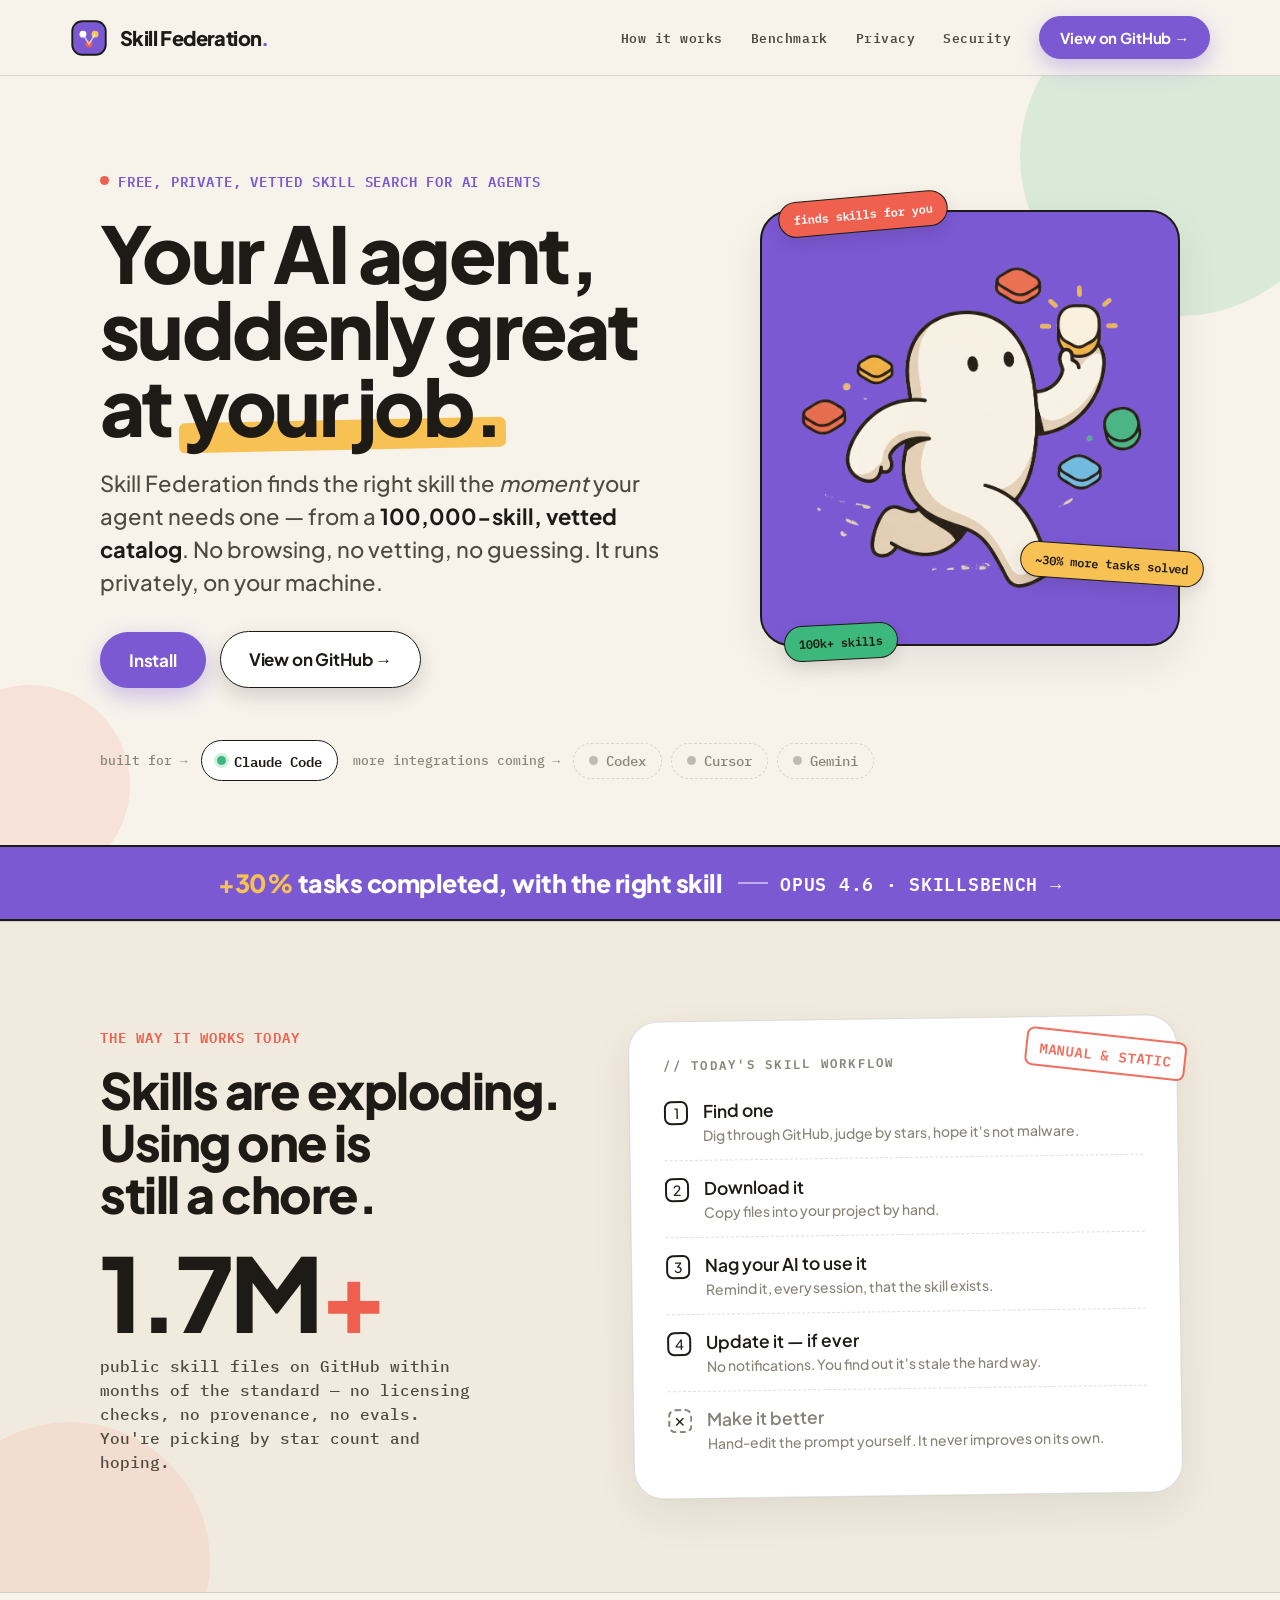
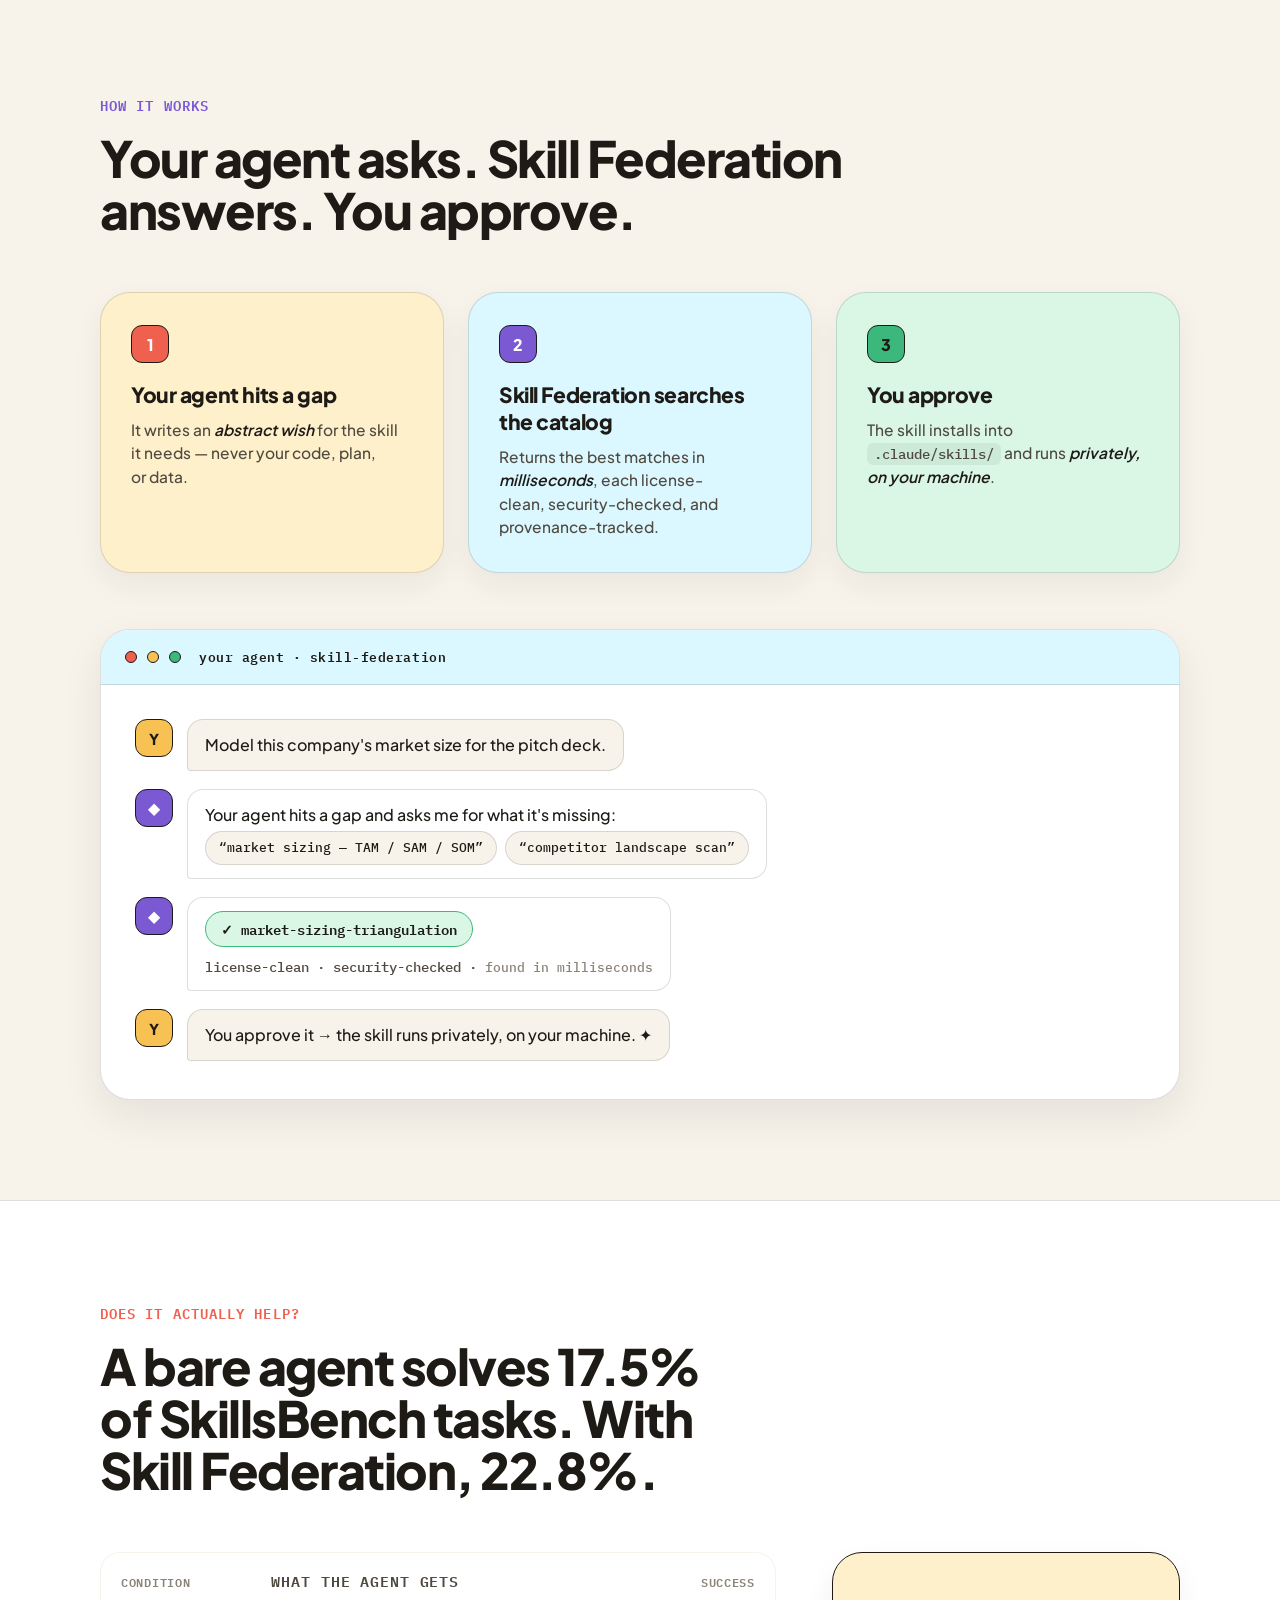
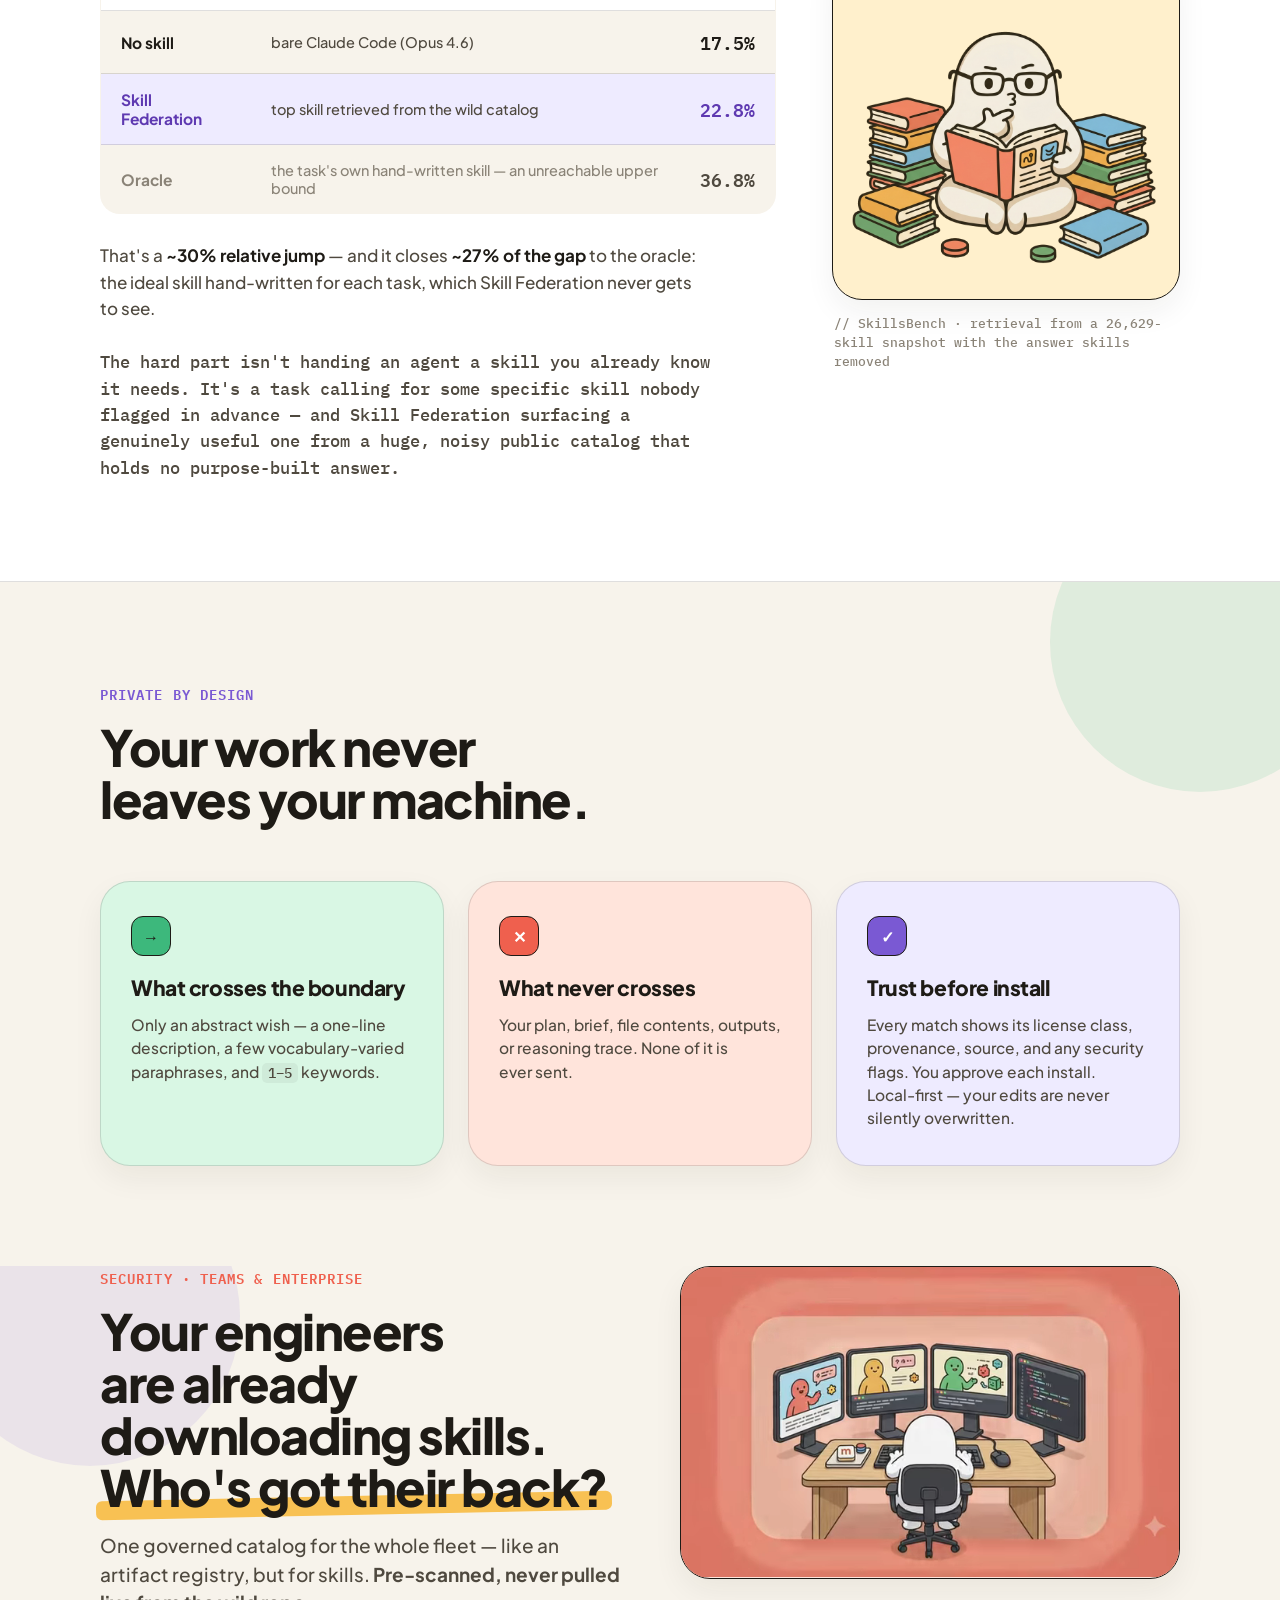
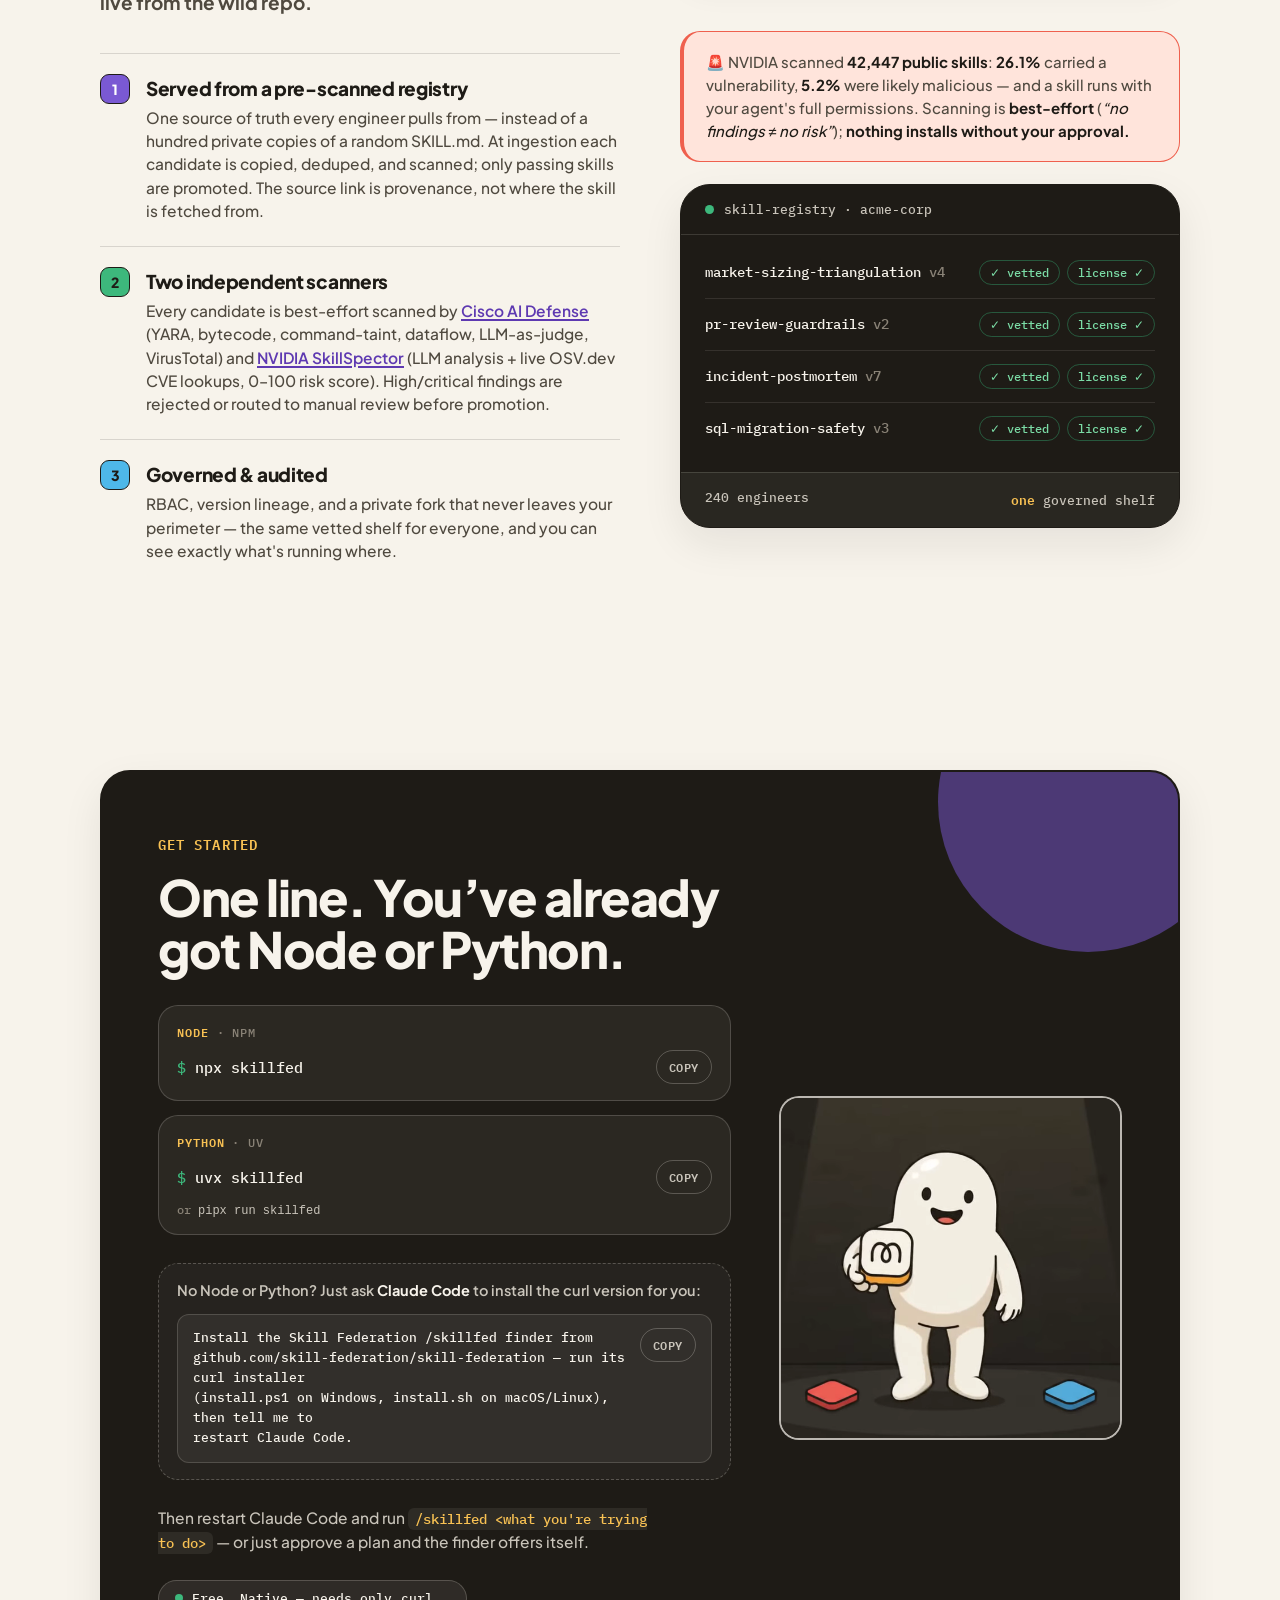
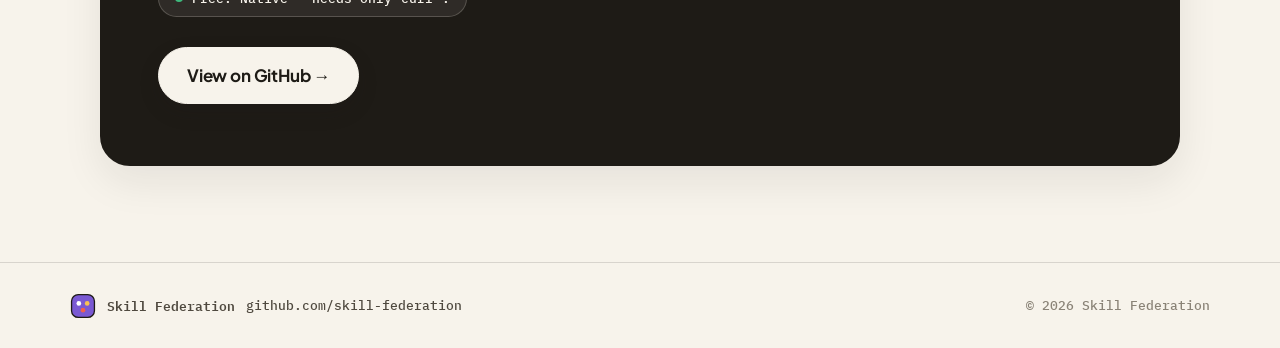
==== index.html @ f3e2f8c1 "Animate Install & Enterprise mascots with looping video Replace the two static mascot PNGs with mute" ====
<!DOCTYPE html>
<html lang="en"><head>
<meta charset="UTF-8">
<meta name="viewport" content="width=device-width, initial-scale=1.0">
<title>Skill Federation — free, private, vetted skill search for AI agents</title>
<meta name="description" content="Free, private, vetted skill search for AI agents — Skill Federation finds the right skill the moment your agent needs one, from a 100k-skill vetted catalog, privately on your machine. Built for Claude Code.">

<!-- social preview -->
<meta property="og:type" content="website">
<meta property="og:url" content="https://skill-federation.github.io/">
<meta property="og:title" content="Skill Federation — free, private, vetted skill search for AI agents">
<meta property="og:description" content="Skill Federation finds the right skill the moment your agent needs one, from a 100k-skill vetted catalog — privately, on your machine. Built for Claude Code.">
<meta property="og:image" content="https://skill-federation.github.io/assets/hero.png">
<meta name="twitter:card" content="summary_large_image">
<meta name="twitter:title" content="Skill Federation — free, private, vetted skill search for AI agents">
<meta name="twitter:description" content="Free, private, vetted skill search for AI agents. Finds the right skill the moment your agent needs one — privately, on your machine.">
<meta name="twitter:image" content="https://skill-federation.github.io/assets/hero.png">

<link rel="stylesheet" href="styles.css">
</head>
<body>

<header>
  <div class="wrap nav">
    <a class="lockup" href="#top">
      <svg class="mark" viewBox="0 0 100 100" aria-label="Skill Federation">
        <rect x="6" y="6" width="88" height="88" rx="26" fill="var(--violet)" stroke="var(--ink)" stroke-width="5"></rect>
        <circle cx="34" cy="40" r="9" fill="#fff"></circle>
        <circle cx="66" cy="40" r="9" fill="var(--amber)"></circle>
        <circle cx="50" cy="66" r="9" fill="var(--coral)"></circle>
        <path d="M34 40 L50 66 L66 40" fill="none" stroke="#fff" stroke-width="4" stroke-linejoin="round" opacity="0.65"></path>
      </svg>
      <span class="word">Skill Federation<span class="dot">.</span></span>
    </a>
    <nav class="nav-links">
      <a class="nl" href="#how">How it works</a>
      <a class="nl" href="#benchmark">Benchmark</a>
      <a class="nl" href="#privacy">Privacy</a>
      <a class="nl" href="#security">Security</a>
      <a class="btn violet sm" href="https://github.com/skill-federation/skill-federation">View on GitHub →</a>
    </nav>
  </div>
</header>

<!-- ================= HERO ================= -->
<section class="hero" id="top">
  <div class="blob" style="width:320px;height:320px;background:var(--green);opacity:0.16;top:-80px;right:-60px;"></div>
  <div class="blob" style="width:200px;height:200px;background:var(--coral);opacity:0.12;bottom:-40px;left:-70px;"></div>
  <div class="wrap">
    <div class="hero-grid">
      <div>
        <p class="kick"><span class="dot"></span>Free, private, vetted skill search for AI agents</p>
        <h1>Your AI agent,<br>suddenly great at <span class="hl"><span>your job.</span></span></h1>
        <p class="sub">Skill Federation finds the right skill the <i>moment</i> your agent needs one — from a <b>100,000-skill, vetted catalog</b>. No browsing, no vetting, no guessing. It runs privately, on your machine.</p>
        <div class="cta-row">
          <a class="btn violet" href="#install">Install</a>
          <a class="btn ghost" href="https://github.com/skill-federation/skill-federation">View on GitHub →</a>
        </div>
      </div>
      <div class="hero-art">
        <span class="tag t1">finds skills for you</span>
        <span class="tag t2">~30% more tasks solved</span>
        <span class="tag t3">100k+ skills</span>
        <div class="slot-card">
          <img class="slot-img" src="assets/hero.png" alt="Illustration: Skill Federation mascot waving hello">
        </div>
      </div>
    </div>

    <div class="agents">
      <span class="lbl">built for →</span>
      <span class="chip live"><span class="led"></span>Claude Code</span>
      <span class="lbl soon">more integrations coming →</span>
      <span class="chip off"><span class="led"></span>Codex</span>
      <span class="chip off"><span class="led"></span>Cursor</span>
      <span class="chip off"><span class="led"></span>Gemini</span>
    </div>
  </div>
</section>

<!-- ================= BENEFIT RIBBON ================= -->
<div class="ribbon">
  <a href="#benchmark">
    <span class="big"><span class="pl">+30%</span> tasks completed, with the right skill</span>
    <span class="src">Opus 4.6 · SkillsBench <span class="arrow">→</span></span>
  </a>
</div>

<!-- ================= PROBLEM: MANUAL & STATIC ================= -->
<section class="problem">
  <div class="blob" style="width:280px;height:280px;background:var(--coral);opacity:0.10;bottom:-110px;left:-70px;"></div>
  <div class="wrap">
    <div class="prob-grid">
      <div>
        <p class="eyebrow" style="color:var(--coral);">The way it works today</p>
        <h2>Skills are exploding. Using one is still a chore.</h2>
        <div class="prob-stat">1.7M<span class="plus">+</span></div>
        <p class="prob-cap">public skill files on GitHub within months of the standard — no licensing checks, no provenance, no evals. You're picking by star count and hoping.</p>
      </div>
      <div class="todo">
        <span class="stamp">Manual &amp; static</span>
        <p class="todo-lbl">// today's skill workflow</p>
        <ul>
          <li><span class="box">1</span><span class="tx">Find one<small>Dig through GitHub, judge by stars, hope it's not malware.</small></span></li>
          <li><span class="box">2</span><span class="tx">Download it<small>Copy files into your project by hand.</small></span></li>
          <li><span class="box">3</span><span class="tx">Nag your AI to use it<small>Remind it, every session, that the skill exists.</small></span></li>
          <li><span class="box">4</span><span class="tx">Update it — if ever<small>No notifications. You find out it's stale the hard way.</small></span></li>
          <li class="never"><span class="box">✕</span><span class="tx">Make it better<small>Hand-edit the prompt yourself. It never improves on its own.</small></span></li>
        </ul>
      </div>
    </div>
  </div>
</section>

<!-- ================= HOW IT WORKS ================= -->
<section class="sec" id="how">
  <div class="wrap">
    <div class="sec-head">
      <p class="eyebrow">How it works</p>
      <h2>Your agent asks. Skill Federation answers. You approve.</h2>
    </div>
    <div class="steps">
      <div class="step s1">
        <div class="sn">1</div>
        <h3>Your agent hits a gap</h3>
        <p>It writes an <i>abstract wish</i> for the skill it needs — never your code, plan, or data.</p>
      </div>
      <div class="step s2">
        <div class="sn">2</div>
        <h3>Skill Federation searches the catalog</h3>
        <p>Returns the best matches in <i>milliseconds</i>, each license-clean, security-checked, and provenance-tracked.</p>
      </div>
      <div class="step s3">
        <div class="sn">3</div>
        <h3>You approve</h3>
        <p>The skill installs into <code>.claude/skills/</code> and runs <i>privately, on your machine</i>.</p>
      </div>
    </div>

    <div class="demo-card">
      <div class="demo-top">
        <span class="d a"></span><span class="d b"></span><span class="d c"></span>
        <span class="ttl">your agent · skill-federation</span>
      </div>
      <div class="demo-body">
        <div class="row">
          <div class="ava you">Y</div>
          <div class="bubble you">Model this company's market size for the pitch deck.</div>
        </div>
        <div class="row">
          <div class="ava sf">◆</div>
          <div class="bubble sf">
            Your agent hits a gap and asks me for what it's missing:
            <div class="wishes">
              <span class="wish">“market sizing — TAM / SAM / SOM”</span>
              <span class="wish">“competitor landscape scan”</span>
            </div>
          </div>
        </div>
        <div class="row">
          <div class="ava sf">◆</div>
          <div class="bubble sf">
            <span class="matched">✓ market-sizing-triangulation</span>
            <div style="margin-top:10px;" class="mono">license-clean · security-checked · <span class="speed">found in milliseconds</span></div>
          </div>
        </div>
        <div class="row">
          <div class="ava you">Y</div>
          <div class="bubble you">You approve it → the skill runs privately, on your machine. ✦</div>
        </div>
      </div>
    </div>
  </div>
</section>

<!-- ================= BENCHMARK ================= -->
<section class="bench sec" id="benchmark">
  <div class="wrap">
    <div class="sec-head">
      <p class="eyebrow">Does it actually help?</p>
      <h2>A bare agent solves 17.5% of SkillsBench tasks. With Skill Federation, 22.8%.</h2>
    </div>
    <div class="bench-grid">
      <div class="bench-body">
        <table class="btable">
          <thead>
            <tr><th>Condition</th><th class="what">What the agent gets</th><th>Success</th></tr>
          </thead>
          <tbody>
            <tr class="bare">
              <td class="cond">No skill</td>
              <td class="what">bare Claude Code (Opus 4.6)</td>
              <td class="pct">17.5%</td>
            </tr>
            <tr class="win">
              <td class="cond">Skill Federation</td>
              <td class="what">top skill retrieved from the wild catalog</td>
              <td class="pct">22.8%</td>
            </tr>
            <tr class="oracle">
              <td class="cond">Oracle</td>
              <td class="what">the task's own hand-written skill — an unreachable upper bound</td>
              <td class="pct">36.8%</td>
            </tr>
          </tbody>
        </table>

        <p>That's a <b>~30% relative jump</b> — and it closes <b>~27% of the gap</b> to the oracle: the ideal skill hand-written for each task, which Skill Federation never gets to see.</p>
        <p class="bench-note">The hard part isn't handing an agent a skill you already know it needs. It's a task calling for some specific skill nobody flagged in advance — and Skill Federation surfacing a genuinely useful one from a huge, noisy public catalog that holds no purpose-built answer.</p>
      </div>
      <div>
        <div class="bench-art">
          <img class="slot-img" src="assets/bench.png" alt="Illustration: Skill Federation mascot studying the benchmark">
        </div>
        <p class="bench-cap">// SkillsBench · retrieval from a 26,629-skill snapshot with the answer skills removed</p>
      </div>
    </div>
  </div>
</section>

<!-- ================= PRIVACY ================= -->
<section class="sec" id="privacy">
  <div class="blob" style="width:300px;height:300px;background:var(--green);opacity:0.13;top:-90px;right:-70px;"></div>
  <div class="wrap">
    <div class="sec-head">
      <p class="eyebrow">Private by design</p>
      <h2>Your work never leaves your machine.</h2>
    </div>
    <div class="grid3">
      <div class="vcard c1">
        <span class="ic"></span>
        <h3>What crosses the boundary</h3>
        <p>Only an abstract wish — a one-line description, a few vocabulary-varied paraphrases, and <span class="mono">1–5</span> keywords.</p>
      </div>
      <div class="vcard c2">
        <span class="ic"></span>
        <h3>What never crosses</h3>
        <p>Your plan, brief, file contents, outputs, or reasoning trace. None of it is ever sent.</p>
      </div>
      <div class="vcard c3">
        <span class="ic"></span>
        <h3>Trust before install</h3>
        <p>Every match shows its license class, provenance, source, and any security flags. You approve each install. Local-first — your edits are never silently overwritten.</p>
      </div>
    </div>
  </div>
</section>

<!-- ================= SECURITY (teams & enterprise) ================= -->
<section class="ent" id="security">
  <div class="blob" style="width:300px;height:300px;background:var(--violet);opacity:0.10;top:-100px;left:-60px;"></div>
  <div class="wrap">
    <div class="ent-grid">
      <div>
        <p class="eyebrow">Security · teams &amp; enterprise</p>
        <h2>Your engineers are already downloading skills. <span class="hl"><span>Who's got their back?</span></span></h2>
        <p class="lede" style="margin-top:18px;">One governed catalog for the whole fleet — like an artifact registry, but for skills. <b>Pre-scanned, never pulled live from the wild repo.</b></p>
        <div class="glist">
          <div class="gitem g1">
            <span class="gn">1</span>
            <div>
              <h4>Served from a pre-scanned registry</h4>
              <p>One source of truth every engineer pulls from — instead of a hundred private copies of a random SKILL.md. At ingestion each candidate is copied, deduped, and scanned; only passing skills are promoted. The source link is provenance, not where the skill is fetched from.</p>
            </div>
          </div>
          <div class="gitem g2">
            <span class="gn">2</span>
            <div>
              <h4>Two independent scanners</h4>
              <p>Every candidate is best-effort scanned by <a href="https://github.com/cisco-ai-defense/skill-scanner">Cisco AI Defense</a> (YARA, bytecode, command-taint, dataflow, LLM-as-judge, VirusTotal) and <a href="https://github.com/NVIDIA/SkillSpector">NVIDIA SkillSpector</a> (LLM analysis + live OSV.dev CVE lookups, 0–100 risk score). High/critical findings are rejected or routed to manual review before promotion.</p>
            </div>
          </div>
          <div class="gitem g3">
            <span class="gn">3</span>
            <div>
              <h4>Governed &amp; audited</h4>
              <p>RBAC, version lineage, and a private fork that never leaves your perimeter — the same vetted shelf for everyone, and you can see exactly what's running where.</p>
            </div>
          </div>
        </div>
      </div>
      <div class="ent-right">
        <div class="ent-illo">
          <video class="slot-img" autoplay muted loop playsinline preload="metadata"
                 poster="assets/ent.png" aria-label="Animation: Skill Federation mascot overseeing many agent screens">
            <source src="assets/ent.webm" type="video/webm">
            <source src="assets/ent.mp4" type="video/mp4">
          </video>
        </div>
        <p class="sec-note">🚨 NVIDIA scanned <b>42,447 public skills</b>: <b>26.1%</b> carried a vulnerability, <b>5.2%</b> were likely malicious — and a skill runs with your agent's full permissions. Scanning is <b>best-effort</b> (<i>“no findings ≠ no risk”</i>); <b>nothing installs without your approval.</b></p>
        <div class="registry">
          <div class="reg-top"><span class="dd"></span>skill-registry · acme-corp</div>
          <div class="reg-body">
            <div class="reg-row">
              <span class="nm">market-sizing-triangulation<span class="v">v4</span></span>
              <span class="reg-badges"><span class="rb ok">✓ vetted</span><span class="rb ok">license ✓</span></span>
            </div>
            <div class="reg-row">
              <span class="nm">pr-review-guardrails<span class="v">v2</span></span>
              <span class="reg-badges"><span class="rb ok">✓ vetted</span><span class="rb ok">license ✓</span></span>
            </div>
            <div class="reg-row">
              <span class="nm">incident-postmortem<span class="v">v7</span></span>
              <span class="reg-badges"><span class="rb ok">✓ vetted</span><span class="rb ok">license ✓</span></span>
            </div>
            <div class="reg-row">
              <span class="nm">sql-migration-safety<span class="v">v3</span></span>
              <span class="reg-badges"><span class="rb ok">✓ vetted</span><span class="rb ok">license ✓</span></span>
            </div>
          </div>
          <div class="reg-foot"><span>240 engineers</span><span><b>one</b> governed shelf</span></div>
        </div>
      </div>
    </div>
  </div>
</section>

<!-- ================= INSTALL ================= -->
<section class="install" id="install">
  <div class="wrap">
    <div class="inst-card">
      <div class="blob" style="width:300px;height:300px;background:var(--violet);opacity:0.5;top:-120px;right:-60px;"></div>
      <div class="inst-grid">
        <div>
          <p class="eyebrow">Get started</p>
          <h2>One line. You’ve already got Node or Python.</h2>
          <div class="code-list">
            <div class="code-block">
              <p class="cl"><b>Node</b> · npm</p>
              <div class="code-line">
                <code><span class="pr">$</span> npx skillfed</code>
                <button class="copy-btn" data-copy="npx skillfed">Copy</button>
              </div>
            </div>
            <div class="code-block">
              <p class="cl"><b>Python</b> · uv</p>
              <div class="code-line">
                <code><span class="pr">$</span> uvx skillfed</code>
                <button class="copy-btn" data-copy="uvx skillfed">Copy</button>
              </div>
              <p class="code-sub">or <code>pipx run skillfed</code></p>
            </div>
            <div class="fallback">
              <p class="fl-q">No Node or Python? Just ask <b>Claude Code</b> to install the curl version for you:</p>
              <div class="prompt-line">
                <code>Install the Skill Federation /skillfed finder from
github.com/skill-federation/skill-federation — run its curl installer
(install.ps1 on Windows, install.sh on macOS/Linux), then tell me to
restart Claude Code.</code>
                <button class="copy-btn" data-copy="Install the Skill Federation /skillfed finder from github.com/skill-federation/skill-federation — run its curl installer (install.ps1 on Windows, install.sh on macOS/Linux), then tell me to restart Claude Code.">Copy</button>
              </div>
            </div>
          </div>
          <p class="inst-then">Then restart Claude Code and run <code>/skillfed &lt;what you're trying to do&gt;</code> — or just approve a plan and the finder offers itself.</p>
          <p class="inst-tagline"><span class="dot"></span>Free. Native — needs only <code style="font-family:var(--mono);">curl</code>.</p>
          <div class="inst-cta">
            <a class="btn cream" href="https://github.com/skill-federation/skill-federation" style="background:var(--paper);color:var(--ink);border-color:var(--paper);">View on GitHub →</a>
          </div>
        </div>
        <div class="inst-art">
          <div class="slot-card">
            <video class="slot-img" autoplay muted loop playsinline preload="metadata"
                   poster="assets/install.png" aria-label="Animation: Skill Federation mascot presenting a skill">
              <source src="assets/install.webm" type="video/webm">
              <source src="assets/install.mp4" type="video/mp4">
            </video>
          </div>
        </div>
      </div>
    </div>
  </div>
</section>

<footer>
  <div class="wrap foot">
    <span class="fl">
      <svg class="mark" viewBox="0 0 100 100" aria-label="Skill Federation">
        <rect x="6" y="6" width="88" height="88" rx="26" fill="var(--violet)" stroke="var(--ink)" stroke-width="5"></rect>
        <circle cx="34" cy="40" r="9" fill="#fff"></circle>
        <circle cx="66" cy="40" r="9" fill="var(--amber)"></circle>
        <circle cx="50" cy="66" r="9" fill="var(--coral)"></circle>
      </svg>
      <b>Skill Federation</b>
      <a href="https://github.com/skill-federation/skill-federation">github.com/skill-federation</a>
    </span>
    <span>© 2026 Skill Federation</span>
  </div>
</footer>

<script>
  document.querySelectorAll('.copy-btn').forEach(function (b) {
    b.addEventListener('click', function () {
      var txt = b.getAttribute('data-copy');
      navigator.clipboard && navigator.clipboard.writeText(txt);
      var prev = b.textContent;
      b.textContent = 'Copied ✓';
      setTimeout(function () { b.textContent = prev; }, 1400);
    });
  });

  // Respect reduced-motion: keep the poster frame, don't autoplay the mascots.
  if (window.matchMedia && window.matchMedia('(prefers-reduced-motion: reduce)').matches) {
    document.querySelectorAll('video.slot-img').forEach(function (v) {
      v.removeAttribute('autoplay');
      v.pause();
    });
  }
</script>



</body></html>
---- styles.css ----
/* cyrillic-ext */
@font-face {
  font-family: 'IBM Plex Mono';
  font-style: normal;
  font-weight: 500;
  font-display: swap;
  src: url("assets/fonts/c453d35c-7eec-4ea5-b901-0a04befc5375.woff2") format('woff2');
  unicode-range: U+0460-052F, U+1C80-1C8A, U+20B4, U+2DE0-2DFF, U+A640-A69F, U+FE2E-FE2F;
}
/* cyrillic */
@font-face {
  font-family: 'IBM Plex Mono';
  font-style: normal;
  font-weight: 500;
  font-display: swap;
  src: url("assets/fonts/e839cb57-e3e2-4a61-858c-6c62c5e07ffb.woff2") format('woff2');
  unicode-range: U+0301, U+0400-045F, U+0490-0491, U+04B0-04B1, U+2116;
}
/* vietnamese */
@font-face {
  font-family: 'IBM Plex Mono';
  font-style: normal;
  font-weight: 500;
  font-display: swap;
  src: url("assets/fonts/714ed59c-8a11-4589-97c9-8c1012a19682.woff2") format('woff2');
  unicode-range: U+0102-0103, U+0110-0111, U+0128-0129, U+0168-0169, U+01A0-01A1, U+01AF-01B0, U+0300-0301, U+0303-0304, U+0308-0309, U+0323, U+0329, U+1EA0-1EF9, U+20AB;
}
/* latin-ext */
@font-face {
  font-family: 'IBM Plex Mono';
  font-style: normal;
  font-weight: 500;
  font-display: swap;
  src: url("assets/fonts/6f4ab435-f0c9-4147-9c73-2db42f4bdcde.woff2") format('woff2');
  unicode-range: U+0100-02BA, U+02BD-02C5, U+02C7-02CC, U+02CE-02D7, U+02DD-02FF, U+0304, U+0308, U+0329, U+1D00-1DBF, U+1E00-1E9F, U+1EF2-1EFF, U+2020, U+20A0-20AB, U+20AD-20C0, U+2113, U+2C60-2C7F, U+A720-A7FF;
}
/* latin */
@font-face {
  font-family: 'IBM Plex Mono';
  font-style: normal;
  font-weight: 500;
  font-display: swap;
  src: url("assets/fonts/4fb6a155-3db5-440b-96fe-c70cedfc5fab.woff2") format('woff2');
  unicode-range: U+0000-00FF, U+0131, U+0152-0153, U+02BB-02BC, U+02C6, U+02DA, U+02DC, U+0304, U+0308, U+0329, U+2000-206F, U+20AC, U+2122, U+2191, U+2193, U+2212, U+2215, U+FEFF, U+FFFD;
}
/* cyrillic-ext */
@font-face {
  font-family: 'IBM Plex Mono';
  font-style: normal;
  font-weight: 600;
  font-display: swap;
  src: url("assets/fonts/dc0dd827-8d8d-47c0-80ab-b7ae6552c738.woff2") format('woff2');
  unicode-range: U+0460-052F, U+1C80-1C8A, U+20B4, U+2DE0-2DFF, U+A640-A69F, U+FE2E-FE2F;
}
/* cyrillic */
@font-face {
  font-family: 'IBM Plex Mono';
  font-style: normal;
  font-weight: 600;
  font-display: swap;
  src: url("assets/fonts/89e47dd2-cb0f-4da6-9ad9-a917329eb833.woff2") format('woff2');
  unicode-range: U+0301, U+0400-045F, U+0490-0491, U+04B0-04B1, U+2116;
}
/* vietnamese */
@font-face {
  font-family: 'IBM Plex Mono';
  font-style: normal;
  font-weight: 600;
  font-display: swap;
  src: url("assets/fonts/a84fd9dc-0f1a-4c17-bbdc-162a8f7aa802.woff2") format('woff2');
  unicode-range: U+0102-0103, U+0110-0111, U+0128-0129, U+0168-0169, U+01A0-01A1, U+01AF-01B0, U+0300-0301, U+0303-0304, U+0308-0309, U+0323, U+0329, U+1EA0-1EF9, U+20AB;
}
/* latin-ext */
@font-face {
  font-family: 'IBM Plex Mono';
  font-style: normal;
  font-weight: 600;
  font-display: swap;
  src: url("assets/fonts/11490925-d1ab-454d-92e2-4774bc34770b.woff2") format('woff2');
  unicode-range: U+0100-02BA, U+02BD-02C5, U+02C7-02CC, U+02CE-02D7, U+02DD-02FF, U+0304, U+0308, U+0329, U+1D00-1DBF, U+1E00-1E9F, U+1EF2-1EFF, U+2020, U+20A0-20AB, U+20AD-20C0, U+2113, U+2C60-2C7F, U+A720-A7FF;
}
/* latin */
@font-face {
  font-family: 'IBM Plex Mono';
  font-style: normal;
  font-weight: 600;
  font-display: swap;
  src: url("assets/fonts/d022efc0-79c4-48b9-9c17-c7b4a0a06a7a.woff2") format('woff2');
  unicode-range: U+0000-00FF, U+0131, U+0152-0153, U+02BB-02BC, U+02C6, U+02DA, U+02DC, U+0304, U+0308, U+0329, U+2000-206F, U+20AC, U+2122, U+2191, U+2193, U+2212, U+2215, U+FEFF, U+FFFD;
}
/* cyrillic-ext */
@font-face {
  font-family: 'Plus Jakarta Sans';
  font-style: normal;
  font-weight: 500;
  font-display: swap;
  src: url("assets/fonts/94f71282-8053-4a64-956c-e55b04cf39c7.woff2") format('woff2');
  unicode-range: U+0460-052F, U+1C80-1C8A, U+20B4, U+2DE0-2DFF, U+A640-A69F, U+FE2E-FE2F;
}
/* vietnamese */
@font-face {
  font-family: 'Plus Jakarta Sans';
  font-style: normal;
  font-weight: 500;
  font-display: swap;
  src: url("assets/fonts/77ec94ba-597b-4bae-89aa-4a15ad17f02c.woff2") format('woff2');
  unicode-range: U+0102-0103, U+0110-0111, U+0128-0129, U+0168-0169, U+01A0-01A1, U+01AF-01B0, U+0300-0301, U+0303-0304, U+0308-0309, U+0323, U+0329, U+1EA0-1EF9, U+20AB;
}
/* latin-ext */
@font-face {
  font-family: 'Plus Jakarta Sans';
  font-style: normal;
  font-weight: 500;
  font-display: swap;
  src: url("assets/fonts/22eeb8b5-9486-4682-b52f-ce83be4baa40.woff2") format('woff2');
  unicode-range: U+0100-02BA, U+02BD-02C5, U+02C7-02CC, U+02CE-02D7, U+02DD-02FF, U+0304, U+0308, U+0329, U+1D00-1DBF, U+1E00-1E9F, U+1EF2-1EFF, U+2020, U+20A0-20AB, U+20AD-20C0, U+2113, U+2C60-2C7F, U+A720-A7FF;
}
/* latin */
@font-face {
  font-family: 'Plus Jakarta Sans';
  font-style: normal;
  font-weight: 500;
  font-display: swap;
  src: url("assets/fonts/b5e83956-66b0-4c04-87dc-11267c697584.woff2") format('woff2');
  unicode-range: U+0000-00FF, U+0131, U+0152-0153, U+02BB-02BC, U+02C6, U+02DA, U+02DC, U+0304, U+0308, U+0329, U+2000-206F, U+20AC, U+2122, U+2191, U+2193, U+2212, U+2215, U+FEFF, U+FFFD;
}
/* cyrillic-ext */
@font-face {
  font-family: 'Plus Jakarta Sans';
  font-style: normal;
  font-weight: 600;
  font-display: swap;
  src: url("assets/fonts/94f71282-8053-4a64-956c-e55b04cf39c7.woff2") format('woff2');
  unicode-range: U+0460-052F, U+1C80-1C8A, U+20B4, U+2DE0-2DFF, U+A640-A69F, U+FE2E-FE2F;
}
/* vietnamese */
@font-face {
  font-family: 'Plus Jakarta Sans';
  font-style: normal;
  font-weight: 600;
  font-display: swap;
  src: url("assets/fonts/77ec94ba-597b-4bae-89aa-4a15ad17f02c.woff2") format('woff2');
  unicode-range: U+0102-0103, U+0110-0111, U+0128-0129, U+0168-0169, U+01A0-01A1, U+01AF-01B0, U+0300-0301, U+0303-0304, U+0308-0309, U+0323, U+0329, U+1EA0-1EF9, U+20AB;
}
/* latin-ext */
@font-face {
  font-family: 'Plus Jakarta Sans';
  font-style: normal;
  font-weight: 600;
  font-display: swap;
  src: url("assets/fonts/22eeb8b5-9486-4682-b52f-ce83be4baa40.woff2") format('woff2');
  unicode-range: U+0100-02BA, U+02BD-02C5, U+02C7-02CC, U+02CE-02D7, U+02DD-02FF, U+0304, U+0308, U+0329, U+1D00-1DBF, U+1E00-1E9F, U+1EF2-1EFF, U+2020, U+20A0-20AB, U+20AD-20C0, U+2113, U+2C60-2C7F, U+A720-A7FF;
}
/* latin */
@font-face {
  font-family: 'Plus Jakarta Sans';
  font-style: normal;
  font-weight: 600;
  font-display: swap;
  src: url("assets/fonts/b5e83956-66b0-4c04-87dc-11267c697584.woff2") format('woff2');
  unicode-range: U+0000-00FF, U+0131, U+0152-0153, U+02BB-02BC, U+02C6, U+02DA, U+02DC, U+0304, U+0308, U+0329, U+2000-206F, U+20AC, U+2122, U+2191, U+2193, U+2212, U+2215, U+FEFF, U+FFFD;
}
/* cyrillic-ext */
@font-face {
  font-family: 'Plus Jakarta Sans';
  font-style: normal;
  font-weight: 700;
  font-display: swap;
  src: url("assets/fonts/94f71282-8053-4a64-956c-e55b04cf39c7.woff2") format('woff2');
  unicode-range: U+0460-052F, U+1C80-1C8A, U+20B4, U+2DE0-2DFF, U+A640-A69F, U+FE2E-FE2F;
}
/* vietnamese */
@font-face {
  font-family: 'Plus Jakarta Sans';
  font-style: normal;
  font-weight: 700;
  font-display: swap;
  src: url("assets/fonts/77ec94ba-597b-4bae-89aa-4a15ad17f02c.woff2") format('woff2');
  unicode-range: U+0102-0103, U+0110-0111, U+0128-0129, U+0168-0169, U+01A0-01A1, U+01AF-01B0, U+0300-0301, U+0303-0304, U+0308-0309, U+0323, U+0329, U+1EA0-1EF9, U+20AB;
}
/* latin-ext */
@font-face {
  font-family: 'Plus Jakarta Sans';
  font-style: normal;
  font-weight: 700;
  font-display: swap;
  src: url("assets/fonts/22eeb8b5-9486-4682-b52f-ce83be4baa40.woff2") format('woff2');
  unicode-range: U+0100-02BA, U+02BD-02C5, U+02C7-02CC, U+02CE-02D7, U+02DD-02FF, U+0304, U+0308, U+0329, U+1D00-1DBF, U+1E00-1E9F, U+1EF2-1EFF, U+2020, U+20A0-20AB, U+20AD-20C0, U+2113, U+2C60-2C7F, U+A720-A7FF;
}
/* latin */
@font-face {
  font-family: 'Plus Jakarta Sans';
  font-style: normal;
  font-weight: 700;
  font-display: swap;
  src: url("assets/fonts/b5e83956-66b0-4c04-87dc-11267c697584.woff2") format('woff2');
  unicode-range: U+0000-00FF, U+0131, U+0152-0153, U+02BB-02BC, U+02C6, U+02DA, U+02DC, U+0304, U+0308, U+0329, U+2000-206F, U+20AC, U+2122, U+2191, U+2193, U+2212, U+2215, U+FEFF, U+FFFD;
}
/* cyrillic-ext */
@font-face {
  font-family: 'Plus Jakarta Sans';
  font-style: normal;
  font-weight: 800;
  font-display: swap;
  src: url("assets/fonts/94f71282-8053-4a64-956c-e55b04cf39c7.woff2") format('woff2');
  unicode-range: U+0460-052F, U+1C80-1C8A, U+20B4, U+2DE0-2DFF, U+A640-A69F, U+FE2E-FE2F;
}
/* vietnamese */
@font-face {
  font-family: 'Plus Jakarta Sans';
  font-style: normal;
  font-weight: 800;
  font-display: swap;
  src: url("assets/fonts/77ec94ba-597b-4bae-89aa-4a15ad17f02c.woff2") format('woff2');
  unicode-range: U+0102-0103, U+0110-0111, U+0128-0129, U+0168-0169, U+01A0-01A1, U+01AF-01B0, U+0300-0301, U+0303-0304, U+0308-0309, U+0323, U+0329, U+1EA0-1EF9, U+20AB;
}
/* latin-ext */
@font-face {
  font-family: 'Plus Jakarta Sans';
  font-style: normal;
  font-weight: 800;
  font-display: swap;
  src: url("assets/fonts/22eeb8b5-9486-4682-b52f-ce83be4baa40.woff2") format('woff2');
  unicode-range: U+0100-02BA, U+02BD-02C5, U+02C7-02CC, U+02CE-02D7, U+02DD-02FF, U+0304, U+0308, U+0329, U+1D00-1DBF, U+1E00-1E9F, U+1EF2-1EFF, U+2020, U+20A0-20AB, U+20AD-20C0, U+2113, U+2C60-2C7F, U+A720-A7FF;
}
/* latin */
@font-face {
  font-family: 'Plus Jakarta Sans';
  font-style: normal;
  font-weight: 800;
  font-display: swap;
  src: url("assets/fonts/b5e83956-66b0-4c04-87dc-11267c697584.woff2") format('woff2');
  unicode-range: U+0000-00FF, U+0131, U+0152-0153, U+02BB-02BC, U+02C6, U+02DA, U+02DC, U+0304, U+0308, U+0329, U+2000-206F, U+20AC, U+2122, U+2191, U+2193, U+2212, U+2215, U+FEFF, U+FFFD;
}


  :root {
    --paper:    #F7F3EB;
    --paper-2:  #FFFFFF;
    --ink:      #1E1B16;
    --ink-soft: #4F493F;
    --muted:    #8A8377;
    --line:     rgba(30, 27, 22, 0.14);

    --violet: oklch(0.56 0.18 292);
    --violet-d: oklch(0.46 0.18 292);
    --coral:  oklch(0.67 0.18 30);
    --amber:  oklch(0.84 0.14 82);
    --green:  oklch(0.70 0.14 158);
    --sky:    oklch(0.74 0.12 232);

    /* soft tints for calm card fills */
    --violet-t: oklch(0.95 0.035 292);
    --coral-t:  oklch(0.95 0.045 34);
    --amber-t:  oklch(0.96 0.05 84);
    --green-t:  oklch(0.95 0.04 158);
    --sky-t:    oklch(0.96 0.035 232);

    --shadow-soft: 0 16px 40px rgba(30,27,22,0.08);
    --shadow-card: 0 12px 30px rgba(30,27,22,0.06);

    --sans: "Plus Jakarta Sans", "Helvetica Neue", sans-serif;
    --mono: "IBM Plex Mono", ui-monospace, monospace;

    --r-lg: 30px;
    --r-md: 20px;
    --r-pill: 999px;
  }

  * { box-sizing: border-box; }
  html { scroll-behavior: smooth; }
  body {
    margin: 0;
    background: var(--paper);
    color: var(--ink);
    font-family: var(--sans);
    -webkit-font-smoothing: antialiased;
    overflow-x: hidden;
  }
  .wrap { max-width: 1140px; margin: 0 auto; padding: 0 30px; }
  a { color: inherit; }

  .mono { font-family: var(--mono); }

  /* ---------- buttons ---------- */
  .btn {
    display: inline-flex; align-items: center; gap: 10px; text-decoration: none;
    background: var(--ink); color: var(--paper);
    font-weight: 700; font-size: 17px; letter-spacing: -0.01em;
    padding: 16px 28px; border-radius: var(--r-pill);
    border: 1.5px solid var(--ink);
    box-shadow: 0 8px 20px rgba(30,27,22,0.16);
    transition: transform .14s ease, box-shadow .14s ease, background .14s ease;
    cursor: pointer;
  }
  .btn:hover { transform: translateY(-2px); box-shadow: 0 12px 26px rgba(30,27,22,0.2); }
  .btn:active { transform: translateY(0); box-shadow: 0 5px 14px rgba(30,27,22,0.18); }
  .btn.violet { background: var(--violet); border-color: var(--violet); color: #fff; box-shadow: 0 8px 22px oklch(0.56 0.18 292 / 0.35); }
  .btn.violet:hover { box-shadow: 0 12px 28px oklch(0.56 0.18 292 / 0.42); }
  .btn.ghost { background: var(--paper-2); color: var(--ink); }
  .btn.sm { font-size: 15px; padding: 11px 20px; }

  /* ---------- header ---------- */
  header { position: sticky; top: 0; z-index: 50; background: rgba(247,243,235,0.82); backdrop-filter: blur(10px); border-bottom: 1px solid var(--line); }
  .nav { display: flex; align-items: center; justify-content: space-between; padding: 16px 0; gap: 20px; }
  .lockup { display: flex; align-items: center; gap: 12px; text-decoration: none; }
  .mark { width: 38px; height: 38px; display: block; }
  .lockup .word { font-weight: 800; font-size: 20px; letter-spacing: -0.03em; white-space: nowrap; }
  .lockup .word .dot { color: var(--violet); }
  .nav-links { display: flex; align-items: center; gap: 28px; }
  .nav-links a.nl { font-family: var(--mono); font-size: 13px; font-weight: 600; letter-spacing: 0.04em; text-decoration: none; color: var(--ink-soft); white-space: nowrap; transition: color .14s ease; }
  .nav-links a.nl:hover { color: var(--violet); }

  /* ---------- decorative blobs ---------- */
  .blob { position: absolute; border-radius: 50%; z-index: 0; pointer-events: none; }

  /* ---------- hero ---------- */
  .hero { position: relative; padding: 92px 0 64px; overflow: hidden; }
  .hero-grid { position: relative; z-index: 2; display: grid; grid-template-columns: 1.18fr 0.82fr; gap: 56px; align-items: center; }
  .kick {
    display: inline-flex; align-items: center; gap: 9px;
    font-family: var(--mono); font-size: 13.5px; font-weight: 600;
    letter-spacing: 0.06em; text-transform: uppercase; color: var(--violet);
    margin: 0 0 22px;
  }
  .kick .dot { width: 9px; height: 9px; border-radius: 50%; background: var(--coral); }
  h1 {
    font-size: clamp(42px, 6.6vw, 78px);
    line-height: 0.98; letter-spacing: -0.035em; font-weight: 800;
    margin: 0 0 24px; text-wrap: balance;
  }
  h1 .hl, h2 .hl { position: relative; white-space: nowrap; }
  h1 .hl span, h2 .hl span { position: relative; z-index: 1; }
  h1 .hl::after, h2 .hl::after {
    content: ""; position: absolute; left: -4px; right: -4px; bottom: 0.06em; height: 0.38em;
    background: var(--amber); z-index: 0; border-radius: 6px; transform: rotate(-1.2deg);
  }
  .sub {
    font-size: clamp(18px, 2.1vw, 22px); line-height: 1.5; color: var(--ink-soft);
    max-width: 560px; margin: 0 0 32px; text-wrap: pretty; font-weight: 500;
  }
  .sub b { color: var(--ink); font-weight: 700; }
  .cta-row { display: flex; align-items: center; gap: 14px; flex-wrap: wrap; }

  .hero-art { position: relative; }
  .hero-art .slot-card {
    position: relative; background: var(--violet); border: 2px solid var(--ink);
    border-radius: var(--r-lg); padding: 0; overflow: hidden;
    box-shadow: var(--shadow-soft); aspect-ratio: 1 / 1.04;
  }
  image-slot { width: 100%; height: 100%; display: block; --slot-bg: transparent; }
  .hero-art .tag {
    position: absolute; z-index: 3; font-family: var(--mono); font-size: 12px; font-weight: 600;
    background: var(--paper-2); border: 1.5px solid var(--ink); border-radius: var(--r-pill);
    padding: 7px 14px; box-shadow: 0 6px 16px rgba(30,27,22,0.12);
  }
  .hero-art .tag.t1 { top: -14px; left: 18px; transform: rotate(-5deg); background: var(--coral); color: #fff; }
  .hero-art .tag.t2 { bottom: 64px; right: -24px; transform: rotate(4deg); background: var(--amber); }
  .hero-art .tag.t3 { bottom: -14px; left: 24px; transform: rotate(-3deg); background: var(--green); }

  .agents { display: flex; gap: 9px; flex-wrap: wrap; margin-top: 52px; position: relative; z-index: 2; align-items: center; }
  .agents .lbl { font-family: var(--mono); font-size: 12.5px; color: var(--muted); margin-right: 4px; }
  .chip {
    display: inline-flex; align-items: center; gap: 8px;
    font-family: var(--mono); font-size: 13.5px; font-weight: 500;
    padding: 8px 15px; border: 1.5px solid var(--line); border-radius: var(--r-pill);
    color: var(--ink-soft); white-space: nowrap; background: var(--paper-2);
  }
  .chip.live { border-color: var(--ink); font-weight: 600; color: var(--ink); }
  .chip .led { width: 9px; height: 9px; border-radius: 50%; flex: none; }
  .chip.live .led { background: var(--green); box-shadow: 0 0 0 3px oklch(0.70 0.14 158 / 0.22); }
  .chip.off { color: var(--muted); border-style: dashed; border-color: var(--line); background: transparent; }
  .chip.off .led { background: var(--muted); opacity: 0.5; }
  .agents .lbl.soon { margin-left: 6px; }

  /* ---------- benefit ribbon ---------- */
  .ribbon { background: var(--violet); border-top: 2px solid var(--ink); border-bottom: 2px solid var(--ink); }
  .ribbon a {
    display: flex; align-items: center; justify-content: center; gap: 16px; flex-wrap: wrap;
    text-decoration: none; padding: 20px 30px; color: #fff;
    transition: background .14s ease;
  }
  .ribbon a:hover { background: var(--violet-d); }
  .ribbon .big { font-size: clamp(19px, 2.4vw, 25px); font-weight: 800; letter-spacing: -0.02em; }
  .ribbon .big .pl { color: var(--amber); }
  .ribbon .src { font-family: var(--mono); font-size: clamp(15px, 1.7vw, 18px); font-weight: 600; letter-spacing: 0.04em; text-transform: uppercase; color: #fff; display: inline-flex; align-items: center; gap: 12px; }
  .ribbon .src::before { content: ""; width: 30px; height: 2px; background: rgba(255,255,255,0.5); }
  .ribbon .arrow { transition: transform .14s ease; }
  .ribbon a:hover .arrow { transform: translateX(4px); }

  /* ---------- section scaffold ---------- */
  .sec { padding: 100px 0; position: relative; }
  .sec-head { max-width: 820px; margin: 0 0 56px; }
  .eyebrow { font-family: var(--mono); font-size: 13.5px; font-weight: 600; letter-spacing: 0.08em; text-transform: uppercase; color: var(--violet); margin: 0 0 16px; }
  h2 { font-size: clamp(30px, 4.4vw, 50px); font-weight: 800; letter-spacing: -0.03em; line-height: 1.04; margin: 0; text-wrap: balance; }
  h2 + .lede { font-size: 19px; line-height: 1.5; color: var(--ink-soft); margin: 18px 0 0; max-width: 660px; font-weight: 500; text-wrap: pretty; }

  /* ---------- how it works ---------- */
  .steps { display: grid; grid-template-columns: repeat(3, 1fr); gap: 24px; margin-bottom: 56px; }
  .step { border: 1.5px solid var(--line); border-radius: var(--r-lg); padding: 32px 30px 34px; box-shadow: var(--shadow-card); position: relative; overflow: hidden; background: var(--paper-2); }
  .step.s1 { background: var(--amber-t); } .step.s2 { background: var(--sky-t); } .step.s3 { background: var(--green-t); }
  .step .sn { width: 38px; height: 38px; border-radius: 11px; border: 1.5px solid var(--ink); display: grid; place-items: center; font-weight: 800; font-size: 16px; margin-bottom: 18px; }
  .step.s1 .sn { background: var(--coral); color: #fff; } .step.s2 .sn { background: var(--violet); color: #fff; } .step.s3 .sn { background: var(--green); }
  .step h3 { font-size: 21px; font-weight: 800; letter-spacing: -0.02em; margin: 0 0 10px; }
  .step p { font-size: 15.5px; line-height: 1.5; margin: 0; font-weight: 500; text-wrap: pretty; color: var(--ink-soft); }
  .step p code, .step p .kw { font-family: var(--mono); font-size: 13.5px; background: rgba(30,27,22,0.06); padding: 2px 7px; border-radius: 6px; }
  .step p i { color: var(--ink); font-style: italic; font-weight: 600; }

  /* ---------- demo strip ---------- */
  .demo-card {
    background: var(--paper-2); border: 1.5px solid var(--line); border-radius: var(--r-lg);
    box-shadow: var(--shadow-soft); overflow: hidden;
  }
  .demo-top {
    display: flex; align-items: center; gap: 10px; padding: 16px 24px;
    border-bottom: 1.5px solid var(--line); background: var(--sky-t);
  }
  .demo-top .d { width: 12px; height: 12px; border-radius: 50%; border: 1.5px solid var(--ink); }
  .demo-top .d.a { background: var(--coral); } .demo-top .d.b { background: var(--amber); } .demo-top .d.c { background: var(--green); }
  .demo-top .ttl { margin-left: 8px; font-family: var(--mono); font-size: 13px; font-weight: 600; letter-spacing: 0.04em; }
  .demo-body { padding: 34px 34px 38px; display: grid; gap: 18px; }
  .row { display: flex; gap: 14px; align-items: flex-start; }
  .row .ava { flex: none; width: 38px; height: 38px; border-radius: 12px; border: 1.5px solid var(--ink); display: grid; place-items: center; font-weight: 800; font-size: 15px; }
  .row .ava.you { background: var(--amber); }
  .row .ava.sf { background: var(--violet); color: #fff; }
  .bubble { border: 1.5px solid var(--line); border-radius: 16px; padding: 13px 17px; font-size: 16px; line-height: 1.5; font-weight: 500; max-width: 720px; }
  .bubble.you { background: var(--paper); border-bottom-left-radius: 4px; }
  .bubble.sf { background: #fff; border-bottom-left-radius: 4px; }
  .bubble .mono { font-size: 13.5px; color: var(--ink-soft); }
  .wishes { display: flex; gap: 8px; flex-wrap: wrap; margin-top: 4px; }
  .wish { font-family: var(--mono); font-size: 13px; background: var(--paper); border: 1.5px solid var(--line); border-radius: var(--r-pill); padding: 6px 13px; }
  .matched { display: inline-flex; align-items: center; gap: 8px; font-family: var(--mono); font-size: 13.5px; font-weight: 600; background: var(--green-t); border: 1.5px solid var(--green); color: var(--ink); border-radius: var(--r-pill); padding: 7px 15px; }
  .speed { font-family: var(--mono); font-size: 13px; color: var(--muted); }

  /* ---------- benchmark ---------- */
  .bench { background: var(--paper-2); border-top: 1px solid var(--line); border-bottom: 1px solid var(--line); }
  .bench-grid { display: grid; grid-template-columns: 1.32fr 0.68fr; gap: 56px; align-items: start; }
  .bench .eyebrow { color: var(--coral); }
  .btable { margin: 0; width: 100%; border-collapse: collapse; border: 1.5px solid var(--ink); border-radius: var(--r-md); overflow: hidden; background: var(--paper); }
  .btable th, .btable td { text-align: left; padding: 16px 20px; font-size: 15.5px; border-bottom: 1px solid var(--line); }
  .btable thead th { font-family: var(--mono); font-size: 12px; font-weight: 600; letter-spacing: 0.06em; text-transform: uppercase; color: var(--muted); background: var(--paper-2); }
  .btable td:last-child, .btable th:last-child { text-align: right; }
  .btable .cond { font-weight: 700; }
  .btable .what { color: var(--ink-soft); font-size: 14.5px; }
  .btable .pct { font-family: var(--mono); font-weight: 600; font-size: 18px; }
  .btable tr.bare td { background: var(--paper); }
  .btable tr.win td { background: var(--violet-t); }
  .btable tr.win .cond { color: var(--violet-d); }
  .btable tr.win .pct { color: var(--violet-d); }
  .btable tr.oracle td { color: var(--muted); }
  .btable tr.oracle .pct { color: var(--ink-soft); }
  .btable tr:last-child td { border-bottom: none; }
  .bench-bars { margin-top: 22px; display: grid; gap: 12px; }
  .bbar { display: grid; grid-template-columns: 96px 1fr 56px; gap: 14px; align-items: center; }
  .bbar .bl { font-family: var(--mono); font-size: 12.5px; color: var(--ink-soft); }
  .bbar .track { height: 14px; border-radius: var(--r-pill); background: rgba(30,27,22,0.07); overflow: hidden; }
  .bbar .fill { height: 100%; border-radius: var(--r-pill); }
  .bbar.bare .fill { background: var(--muted); width: 47.6%; }
  .bbar.win .fill { background: var(--violet); width: 62%; }
  .bbar.oracle .fill { background: var(--amber); width: 100%; }
  .bbar .bv { font-family: var(--mono); font-size: 13px; font-weight: 600; text-align: right; }
  .bench-body p { font-size: 17px; line-height: 1.55; color: var(--ink-soft); font-weight: 500; max-width: 620px; text-wrap: pretty; margin: 28px 0 0; }
  .bench-body p b { color: var(--ink); font-weight: 700; }
  .bench-note { font-family: var(--mono); font-size: 13px; color: var(--muted); line-height: 1.55; margin: 20px 0 0; max-width: 620px; }
  .bench-art { background: var(--amber-t); border: 1.5px solid var(--ink); border-radius: var(--r-lg); overflow: hidden; box-shadow: var(--shadow-card); aspect-ratio: 1 / 1; }
  .bench-art image-slot { width: 100%; height: 100%; display: block; }
  .bench-cap { font-family: var(--mono); font-size: 12.5px; color: var(--muted); margin: 14px 2px 0; line-height: 1.5; }

  /* ---------- privacy ---------- */
  .grid3 { display: grid; grid-template-columns: repeat(3, 1fr); gap: 24px; }
  .vcard { border: 1.5px solid var(--line); border-radius: var(--r-lg); padding: 34px 30px 36px; box-shadow: var(--shadow-card); position: relative; overflow: hidden; background: var(--paper-2); }
  .vcard.c1 { background: var(--green-t); } .vcard.c2 { background: var(--coral-t); } .vcard.c3 { background: var(--violet-t); }
  .vcard .ic { width: 40px; height: 40px; border-radius: 12px; border: 1.5px solid var(--ink); display: grid; place-items: center; margin-bottom: 18px; }
  .vcard.c1 .ic { background: var(--green); } .vcard.c2 .ic { background: var(--coral); } .vcard.c3 .ic { background: var(--violet); }
  .vcard.c1 .ic::after { content: "→"; font-weight: 800; }
  .vcard.c2 .ic { color: #fff; } .vcard.c2 .ic::after { content: "✕"; font-weight: 800; }
  .vcard.c3 .ic { color: #fff; } .vcard.c3 .ic::after { content: "✓"; font-weight: 800; }
  .vcard h3 { font-size: 21px; font-weight: 800; letter-spacing: -0.02em; margin: 0 0 12px; }
  .vcard p { font-size: 15.5px; line-height: 1.5; margin: 0; font-weight: 500; text-wrap: pretty; color: var(--ink-soft); }
  .vcard p .mono { font-family: var(--mono); font-size: 13.5px; background: rgba(30,27,22,0.05); padding: 1px 6px; border-radius: 5px; }

  /* ---------- install ---------- */
  .install { padding: 88px 0 96px; position: relative; }
  .inst-card { background: var(--ink); color: var(--paper); border: 2px solid var(--ink); border-radius: var(--r-lg); box-shadow: var(--shadow-soft); padding: 60px 56px; position: relative; overflow: hidden; }
  .inst-grid { position: relative; z-index: 2; display: grid; grid-template-columns: 1.25fr 0.75fr; gap: 48px; align-items: center; }
  .inst-card .eyebrow { color: var(--amber); }
  .inst-card h2 { color: var(--paper); }
  .inst-card .lede { color: #C9C4BA; font-size: 18px; line-height: 1.5; margin: 16px 0 0; max-width: 460px; font-weight: 500; }
  .code-list { display: grid; gap: 14px; margin: 30px 0 0; }
  .code-block { background: rgba(247,243,235,0.06); border: 1px solid rgba(247,243,235,0.18); border-radius: var(--r-md); padding: 16px 18px; }
  .code-block .cl { font-family: var(--mono); font-size: 11.5px; letter-spacing: 0.08em; text-transform: uppercase; color: var(--muted); margin: 0 0 8px; }
  .code-block .cl b { color: var(--amber); font-weight: 700; }
  .code-sub { font-family: var(--mono); font-size: 12px; color: var(--muted); margin: 8px 0 0; }
  .code-sub code { color: #C9C4BA; }
  .fallback { margin: 14px 0 0; background: rgba(247,243,235,0.04); border: 1px dashed rgba(247,243,235,0.24); border-radius: var(--r-md); padding: 16px 18px; }
  .fallback .fl-q { font-size: 14.5px; line-height: 1.5; color: #C9C4BA; font-weight: 600; margin: 0 0 12px; }
  .fallback .fl-q b { color: var(--paper); }
  .prompt-line { display: flex; align-items: flex-start; gap: 12px; justify-content: space-between; background: rgba(247,243,235,0.06); border: 1px solid rgba(247,243,235,0.16); border-radius: 12px; padding: 13px 15px; }
  .prompt-line code { font-family: var(--mono); font-size: 13px; line-height: 1.55; color: var(--paper); white-space: pre-wrap; }
  .code-line { display: flex; align-items: center; gap: 12px; justify-content: space-between; }
  .code-line code { font-family: var(--mono); font-size: 15px; color: var(--paper); }
  .code-line code .pr { color: var(--green); }
  .copy-btn { flex: none; font-family: var(--mono); font-size: 11.5px; font-weight: 600; letter-spacing: 0.04em; text-transform: uppercase; color: #C9C4BA; background: transparent; border: 1px solid rgba(247,243,235,0.24); border-radius: var(--r-pill); padding: 6px 12px; cursor: pointer; transition: all .14s ease; }
  .copy-btn:hover { color: var(--ink); background: var(--amber); border-color: var(--amber); }
  .inst-then { font-size: 15.5px; line-height: 1.55; color: #C9C4BA; margin: 26px 0 0; max-width: 500px; font-weight: 500; }
  .inst-then code { font-family: var(--mono); font-size: 13.5px; color: var(--amber); background: rgba(247,243,235,0.07); padding: 2px 7px; border-radius: 6px; }
  .inst-tagline { display: inline-flex; align-items: center; gap: 9px; font-family: var(--mono); font-size: 13px; color: var(--paper); background: rgba(247,243,235,0.08); border: 1px solid rgba(247,243,235,0.2); border-radius: var(--r-pill); padding: 9px 16px; margin: 26px 0 0; }
  .inst-tagline .dot { width: 8px; height: 8px; border-radius: 50%; background: var(--green); }
  .inst-cta { margin-top: 30px; }
  .inst-art { position: relative; }
  .inst-art .slot-card { background: rgba(247,243,235,0.08); border: 2px solid rgba(247,243,235,0.7); border-radius: var(--r-md); overflow: hidden; aspect-ratio: 1 / 1; }

  /* ---------- footer ---------- */
  footer { border-top: 1px solid var(--line); }
  .foot { display: flex; justify-content: space-between; align-items: center; gap: 18px; padding: 30px 0; font-family: var(--mono); font-size: 13px; color: var(--muted); flex-wrap: wrap; }
  .foot .fl { display: flex; align-items: center; gap: 11px; }
  .foot .fl .mark { width: 26px; height: 26px; }
  .foot .fl b { color: var(--ink-soft); font-weight: 600; }
  .foot a { color: var(--ink-soft); text-decoration: none; }
  .foot a:hover { color: var(--violet); }

  @media (max-width: 920px) {
    .nav-links { gap: 16px; }
    .nav-links .nl { display: none; }
    .hero-grid { grid-template-columns: 1fr; gap: 30px; }
    .hero-art { max-width: 380px; }
    .steps { grid-template-columns: 1fr; }
    .grid3 { grid-template-columns: 1fr; }
    .bench-grid { grid-template-columns: 1fr; gap: 40px; }
    .bench-art { max-width: 360px; }
    .inst-grid { grid-template-columns: 1fr; gap: 36px; }
    .inst-art { max-width: 300px; }
    .inst-card { padding: 44px 30px; }
  }
  @media (max-width: 560px) {
    .btable th, .btable td { padding: 12px 13px; font-size: 14px; }
    .btable .what { display: none; }
  }

  /* de-bundled: real <img> fills the slot-card like the old image-slot */
  .slot-img { width: 100%; height: 100%; object-fit: cover; display: block; }

  /* ================= SECURITY ================= */
  #security .vcard a { color: var(--violet-d); font-weight: 600; text-decoration: underline; text-underline-offset: 2px; text-decoration-thickness: 1.5px; }
  #security .vcard a:hover { color: var(--violet); }
  #security .vcard p b { color: var(--ink); font-weight: 700; }
  .sec-note { margin: 30px 0 0; border: 1.5px solid var(--coral); border-left: 4px solid var(--coral); border-radius: var(--r-md); background: var(--coral-t); padding: 18px 22px; font-size: 15px; line-height: 1.55; color: var(--ink-soft); font-weight: 500; text-wrap: pretty; }
  .sec-note b { color: var(--ink); font-weight: 700; }
  .sec-note i { font-style: italic; color: var(--ink); }
  /* ================= PORTED: --paper-dim (undefined in source) ================= */
  :root { --paper-dim: #F1EBDF; }

  /* ================= PORTED: PROBLEM (the way it works today) ================= */
  .problem { background: var(--paper-dim); border-top: 1px solid var(--line); border-bottom: 1px solid var(--line); padding: 96px 0; }
  .prob-grid { display: grid; grid-template-columns: 0.92fr 1.08fr; gap: 64px; align-items: center; }
  .prob-stat { font-size: clamp(60px, 8vw, 104px); font-weight: 800; letter-spacing: -0.04em; line-height: 0.9; margin: 26px 0 14px; }
  .prob-stat .plus { color: var(--coral); }
  .prob-cap { font-size: 16px; line-height: 1.5; color: var(--ink-soft); max-width: 380px; font-weight: 500; font-family: var(--mono); }
  .todo { position: relative; background: var(--paper-2); border: 1.5px solid var(--line); border-radius: var(--r-lg); padding: 32px 34px 30px; box-shadow: var(--shadow-soft); transform: rotate(-0.8deg); }
  .todo .todo-lbl { font-family: var(--mono); font-size: 12.5px; font-weight: 600; letter-spacing: 0.1em; text-transform: uppercase; color: var(--muted); margin: 0 0 8px; }
  .todo ul { list-style: none; margin: 0; padding: 0; }
  .todo li { display: flex; gap: 15px; align-items: flex-start; padding: 16px 0; border-bottom: 1.5px dashed var(--line); }
  .todo li:last-child { border-bottom: none; }
  .todo .box { flex: none; width: 24px; height: 24px; border: 2px solid var(--ink); border-radius: 7px; margin-top: 1px; display: grid; place-items: center; font-size: 14px; }
  .todo .tx { font-size: 17.5px; font-weight: 600; line-height: 1.3; }
  .todo .tx small { display: block; font-size: 14px; font-weight: 500; color: var(--muted); margin-top: 3px; }
  .todo li.never .tx { color: var(--muted); }
  .todo li.never .box { border-style: dashed; border-color: var(--muted); }
  .stamp { position: absolute; top: 18px; right: -10px; transform: rotate(7deg); font-family: var(--mono); font-size: 14px; font-weight: 700; letter-spacing: 0.06em; text-transform: uppercase; color: var(--coral); border: 2.5px solid var(--coral); border-radius: 8px; padding: 6px 12px; background: var(--paper-2); opacity: 0.9; }

  /* ================= PORTED: ENTERPRISE/SECURITY ================= */
  .ent { padding: 0 0 100px; }
  .ent-grid { display: grid; grid-template-columns: 1.02fr 0.98fr; gap: 60px; align-items: start; }
  .ent-right { display: flex; flex-direction: column; gap: 22px; }
  .ent-illo { background: var(--coral-t); border: 1.5px solid var(--ink); border-radius: var(--r-lg); overflow: hidden; aspect-ratio: 16 / 10; box-shadow: var(--shadow-card); }
  .ent .eyebrow { color: var(--coral); }
  .glist { margin: 36px 0 0; display: grid; gap: 4px; }
  .gitem { display: grid; grid-template-columns: 30px 1fr; gap: 16px; padding: 20px 0; border-top: 1px solid var(--line); align-items: start; }
  .gitem .gn { width: 30px; height: 30px; border-radius: 9px; border: 1.5px solid var(--ink); display: grid; place-items: center; font-weight: 800; font-size: 14px; }
  .gitem.g1 .gn { background: var(--violet); color: #fff; } .gitem.g2 .gn { background: var(--green); } .gitem.g3 .gn { background: var(--sky); }
  .gitem h4 { font-size: 19px; font-weight: 800; letter-spacing: -0.015em; margin: 2px 0 6px; }
  .gitem p { font-size: 15.5px; line-height: 1.5; color: var(--ink-soft); margin: 0; font-weight: 500; text-wrap: pretty; }
  #security .gitem a { color: var(--violet-d); font-weight: 600; text-decoration: underline; text-underline-offset: 2px; text-decoration-thickness: 1.5px; }
  #security .gitem a:hover { color: var(--violet); }
  .registry { background: var(--ink); color: var(--paper); border-radius: var(--r-lg); overflow: hidden; box-shadow: var(--shadow-soft); border: 1.5px solid var(--ink); }
  .reg-top { display: flex; align-items: center; gap: 10px; padding: 16px 24px; border-bottom: 1px solid rgba(247,243,235,0.14); font-family: var(--mono); font-size: 13px; color: #C9C4BA; }
  .reg-top .dd { width: 9px; height: 9px; border-radius: 50%; background: var(--green); flex: none; }
  .reg-body { padding: 12px 24px 18px; }
  .reg-row { display: grid; grid-template-columns: 1fr auto; gap: 14px; align-items: center; padding: 13px 0; border-bottom: 1px solid rgba(247,243,235,0.1); font-family: var(--mono); font-size: 14px; }
  .reg-row:last-child { border-bottom: none; }
  .reg-row .nm { color: var(--paper); }
  .reg-row .nm .v { color: var(--muted); margin-left: 8px; }
  .reg-badges { display: flex; gap: 7px; }
  .rb { font-family: var(--mono); font-size: 11.5px; font-weight: 500; padding: 4px 10px; border-radius: var(--r-pill); border: 1px solid rgba(247,243,235,0.22); color: #C9C4BA; white-space: nowrap; }
  .rb.ok { color: oklch(0.82 0.12 158); border-color: oklch(0.6 0.12 158 / 0.5); }
  .reg-foot { padding: 16px 24px; background: rgba(247,243,235,0.05); border-top: 1px solid rgba(247,243,235,0.14); font-family: var(--mono); font-size: 13px; color: #C9C4BA; display: flex; justify-content: space-between; gap: 14px; }
  .reg-foot b { color: var(--amber); font-weight: 600; }

  @media (max-width: 920px) {
    .prob-grid { grid-template-columns: 1fr; gap: 40px; }
    .ent-grid { grid-template-columns: 1fr; gap: 40px; }
  }
  /* ================= decorative blobs on mid-page sections ================= */
  .problem { position: relative; overflow: hidden; }
  #privacy { overflow: hidden; }
  #security { position: relative; overflow: hidden; }
  .problem > .wrap, #privacy > .wrap, #security > .wrap { position: relative; z-index: 2; }
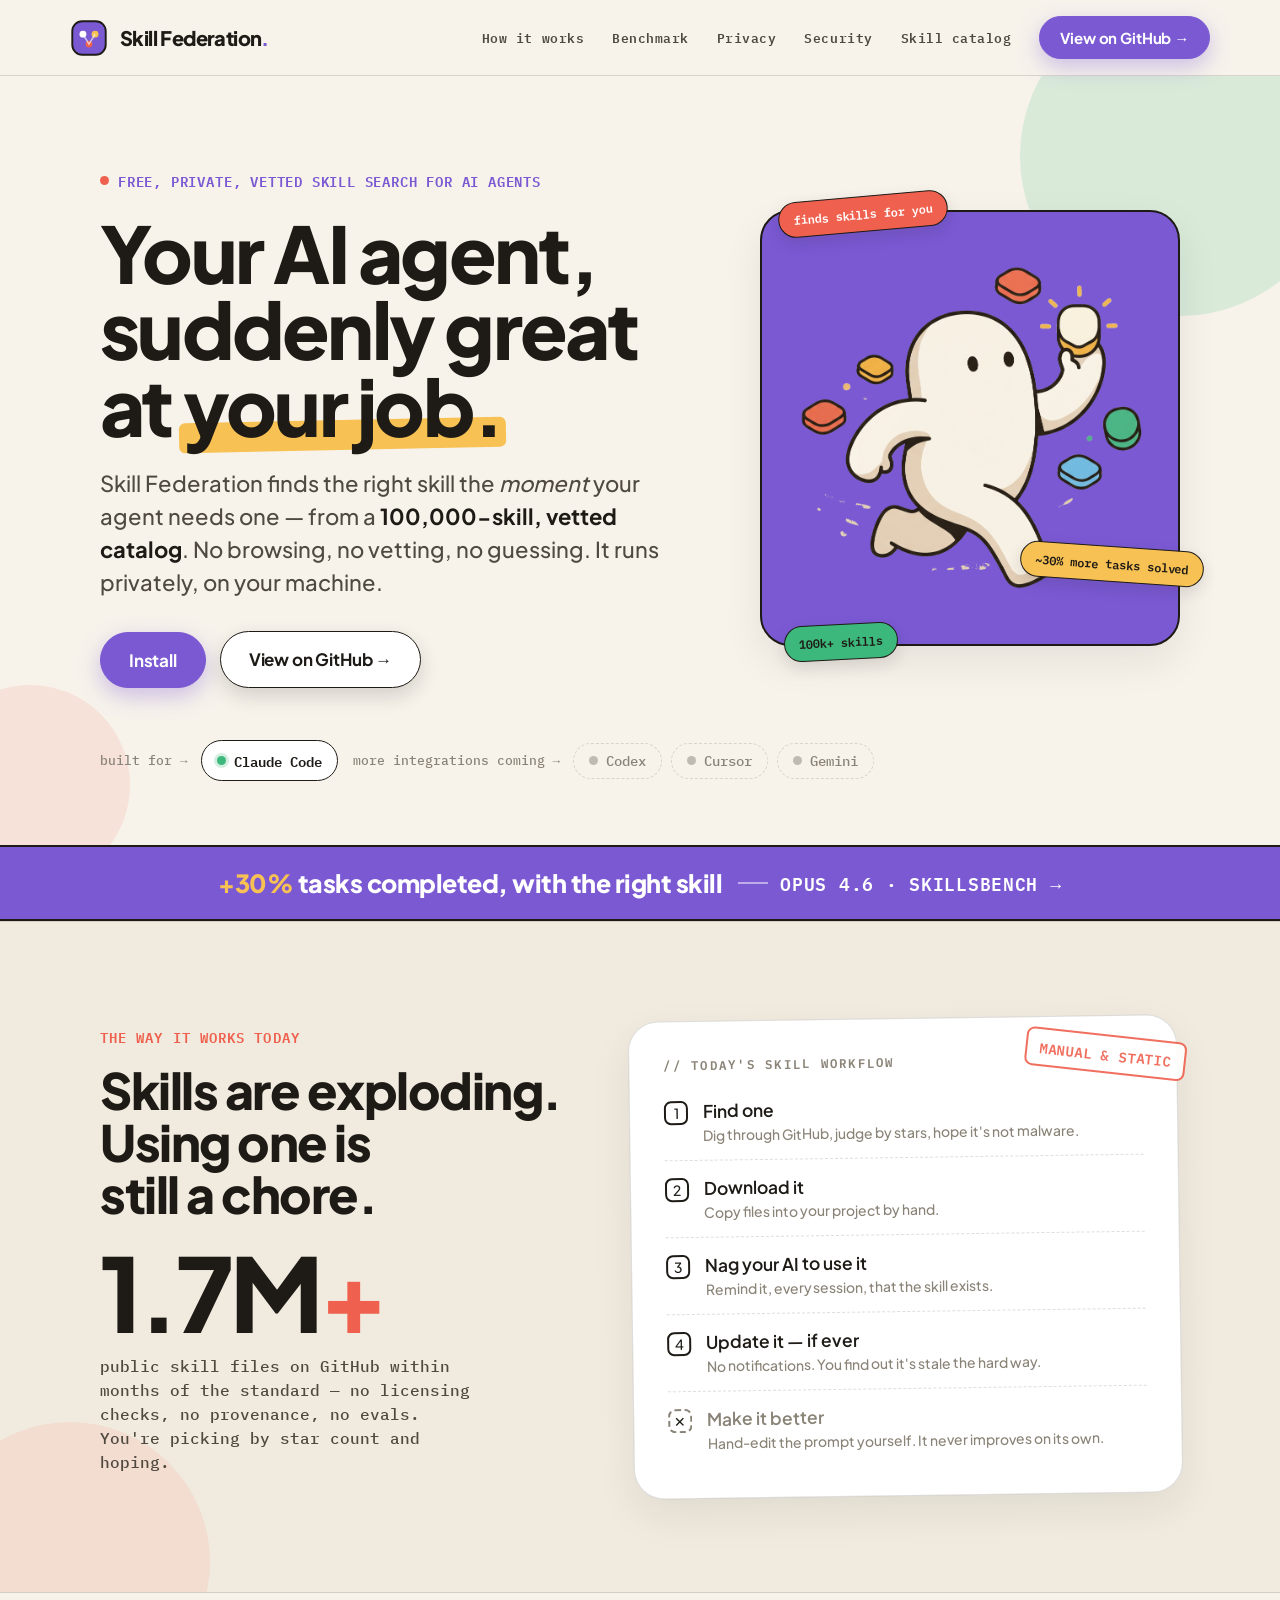
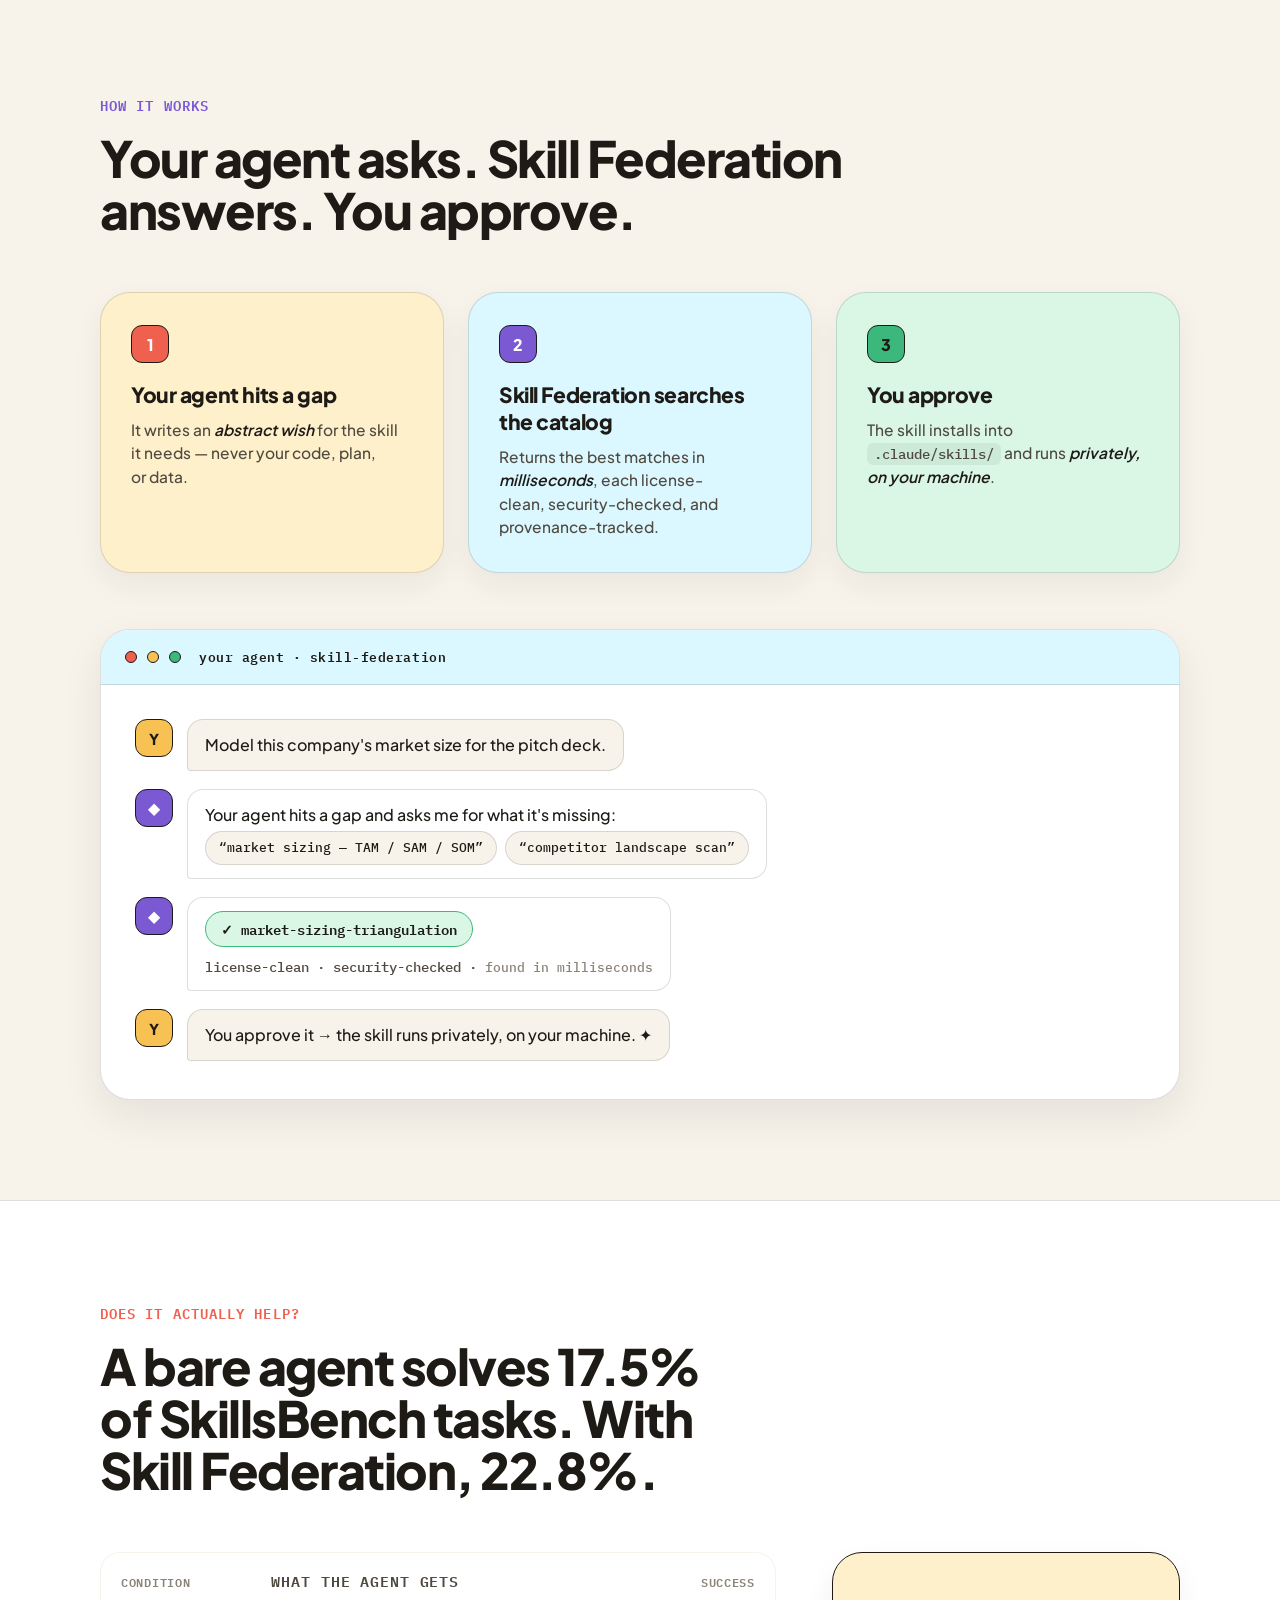
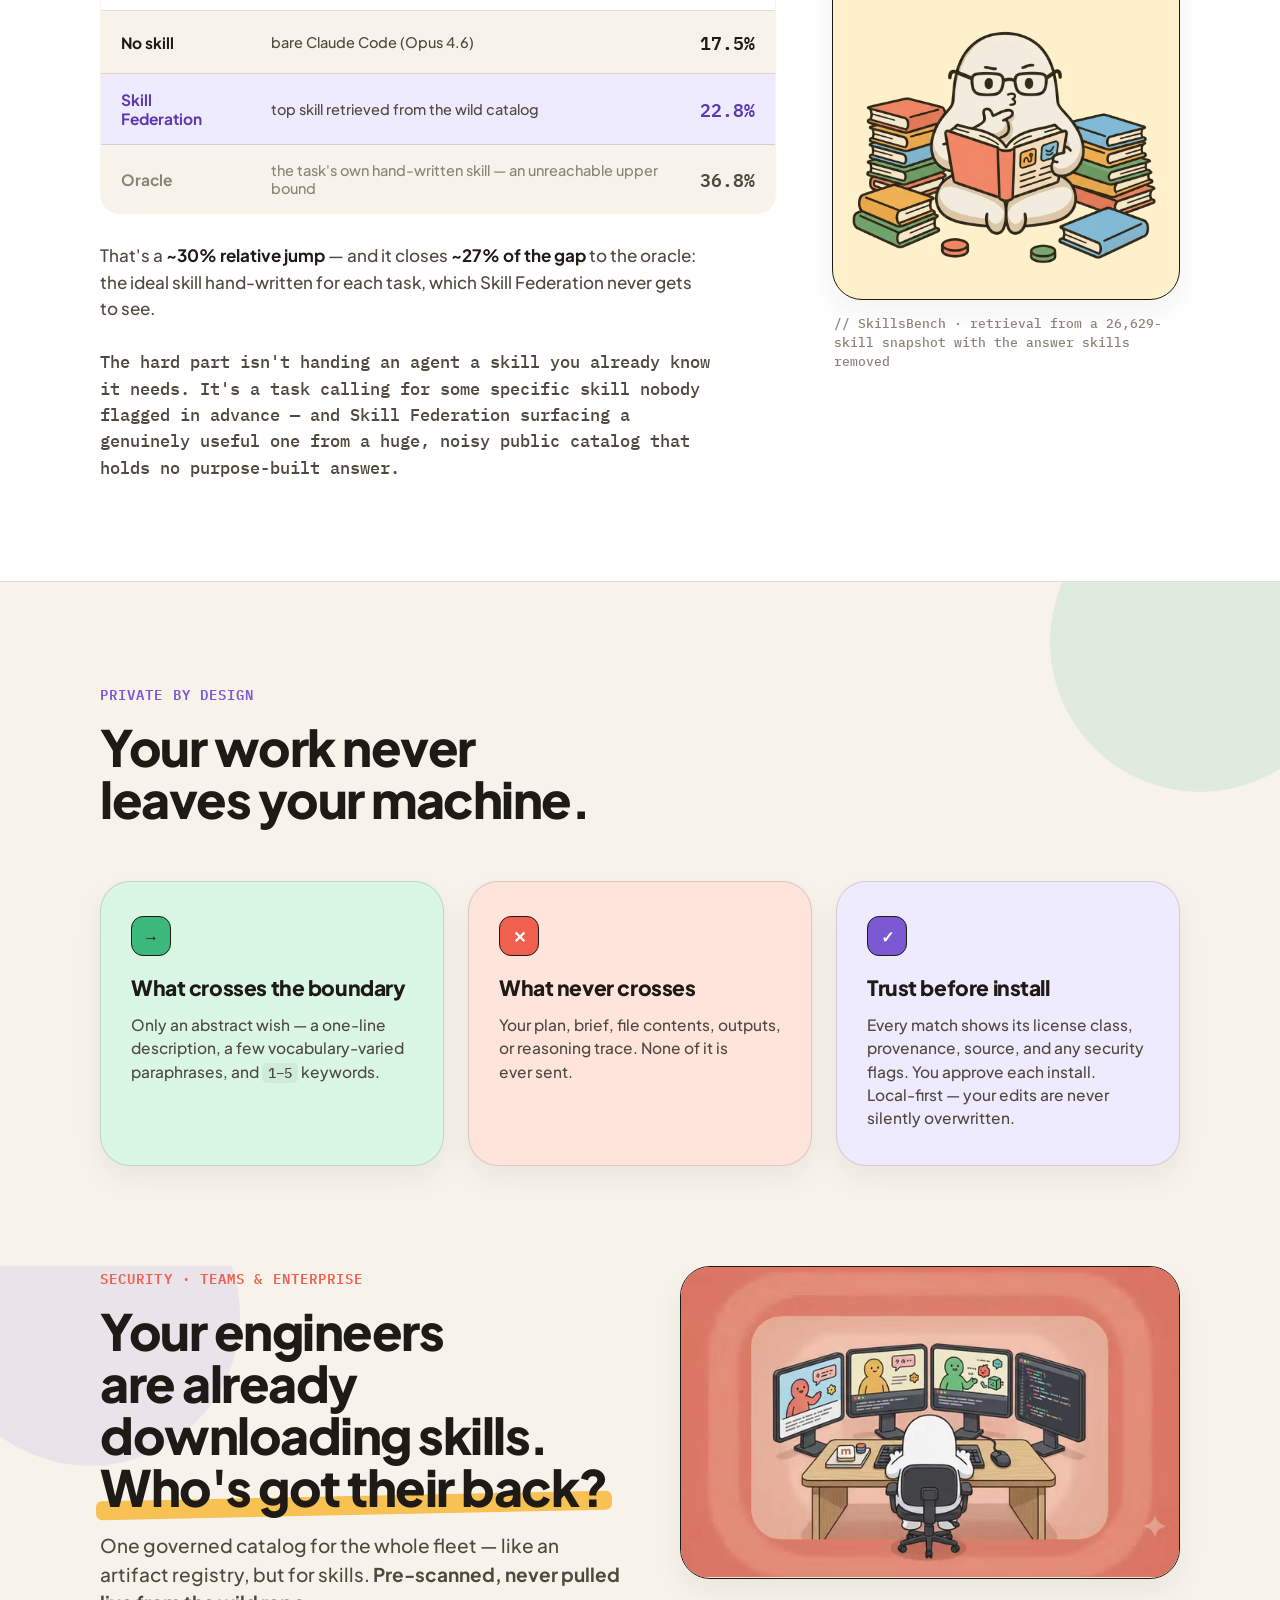
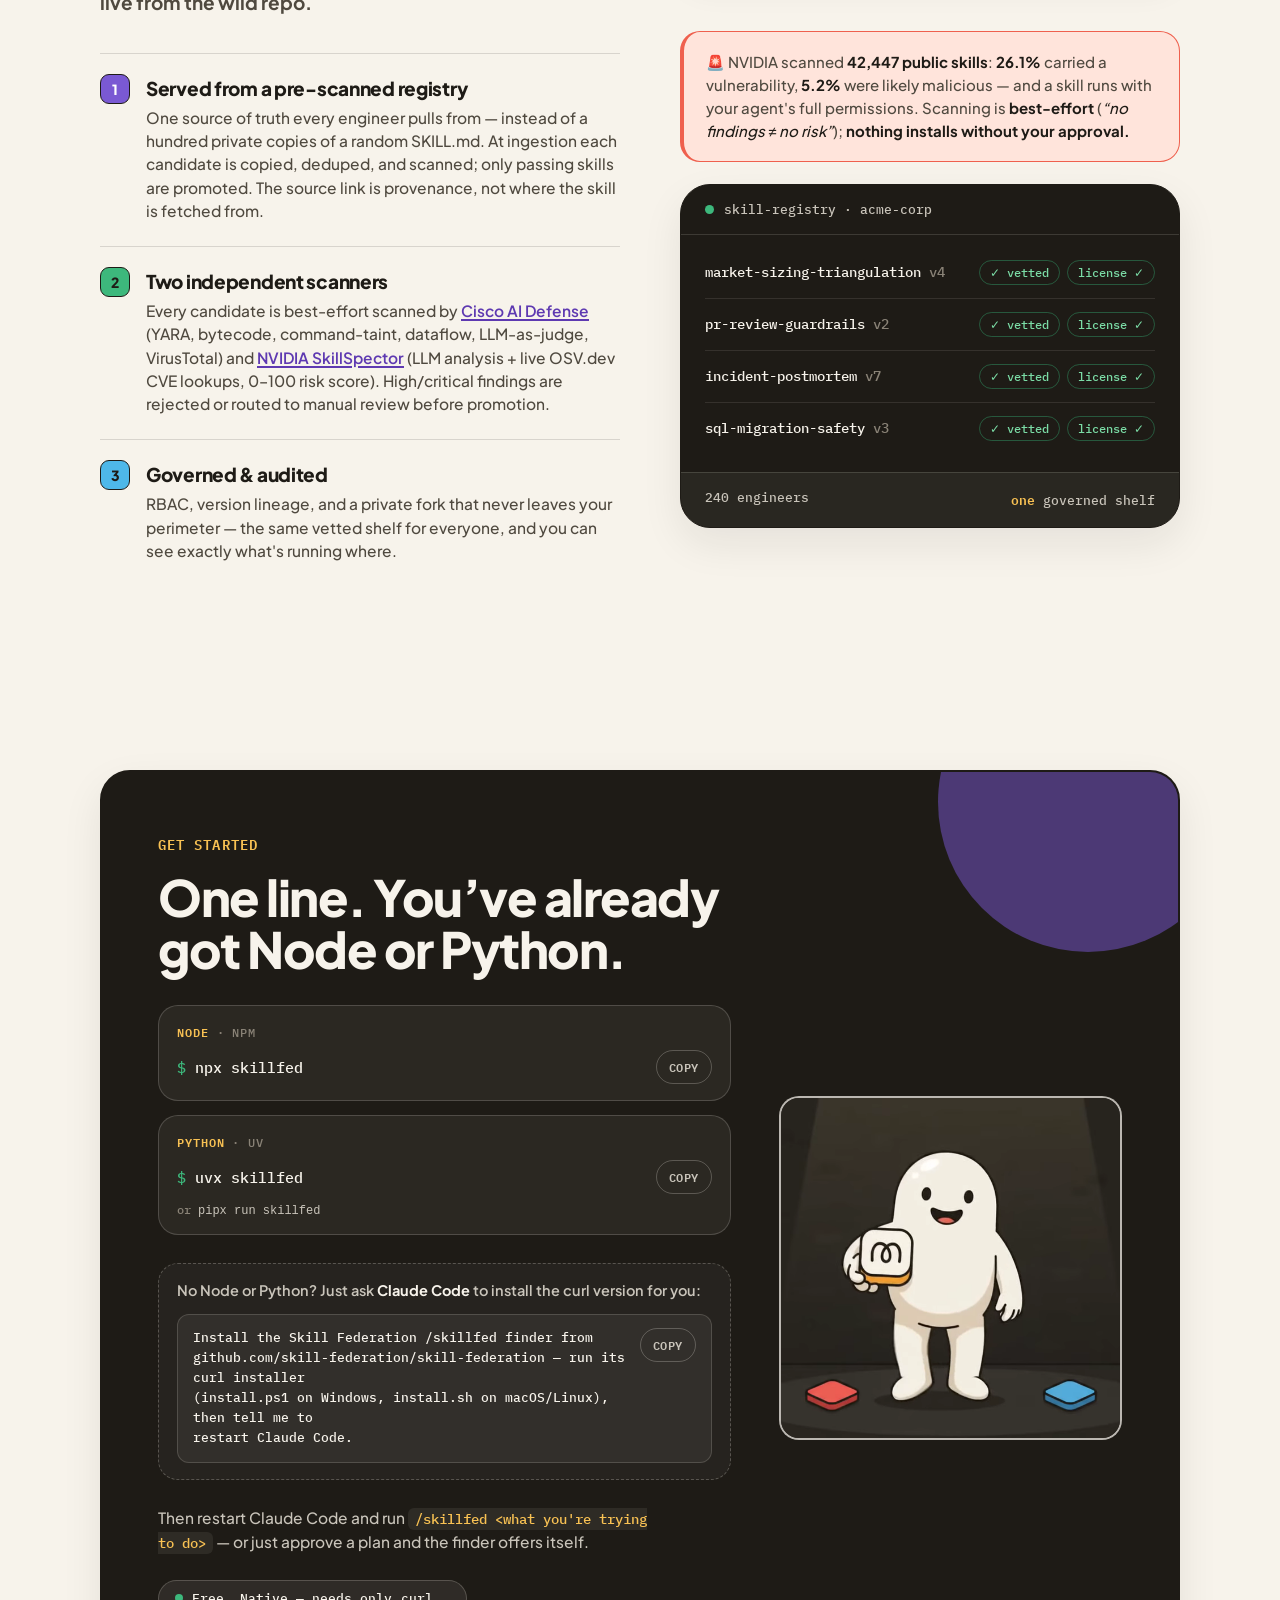
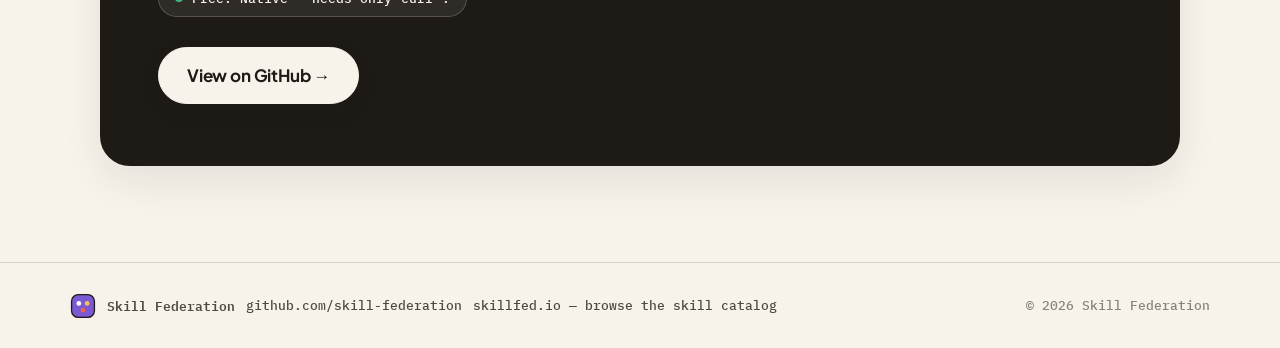
==== commit b2aef127: "Link the skillfed.io skill catalog from nav + footer Backlink loop for the skillfed.io portal (SEO r" ====
--- a/index.html
+++ b/index.html
@@ -37,6 +37,7 @@
       <a class="nl" href="#benchmark">Benchmark</a>
       <a class="nl" href="#privacy">Privacy</a>
       <a class="nl" href="#security">Security</a>
+      <a class="nl" href="https://skillfed.io">Skill catalog</a>
       <a class="btn violet sm" href="https://github.com/skill-federation/skill-federation">View on GitHub →</a>
     </nav>
   </div>
@@ -382,6 +383,7 @@
       </svg>
       <b>Skill Federation</b>
       <a href="https://github.com/skill-federation/skill-federation">github.com/skill-federation</a>
+      <a href="https://skillfed.io">skillfed.io — browse the skill catalog</a>
     </span>
     <span>© 2026 Skill Federation</span>
   </div>
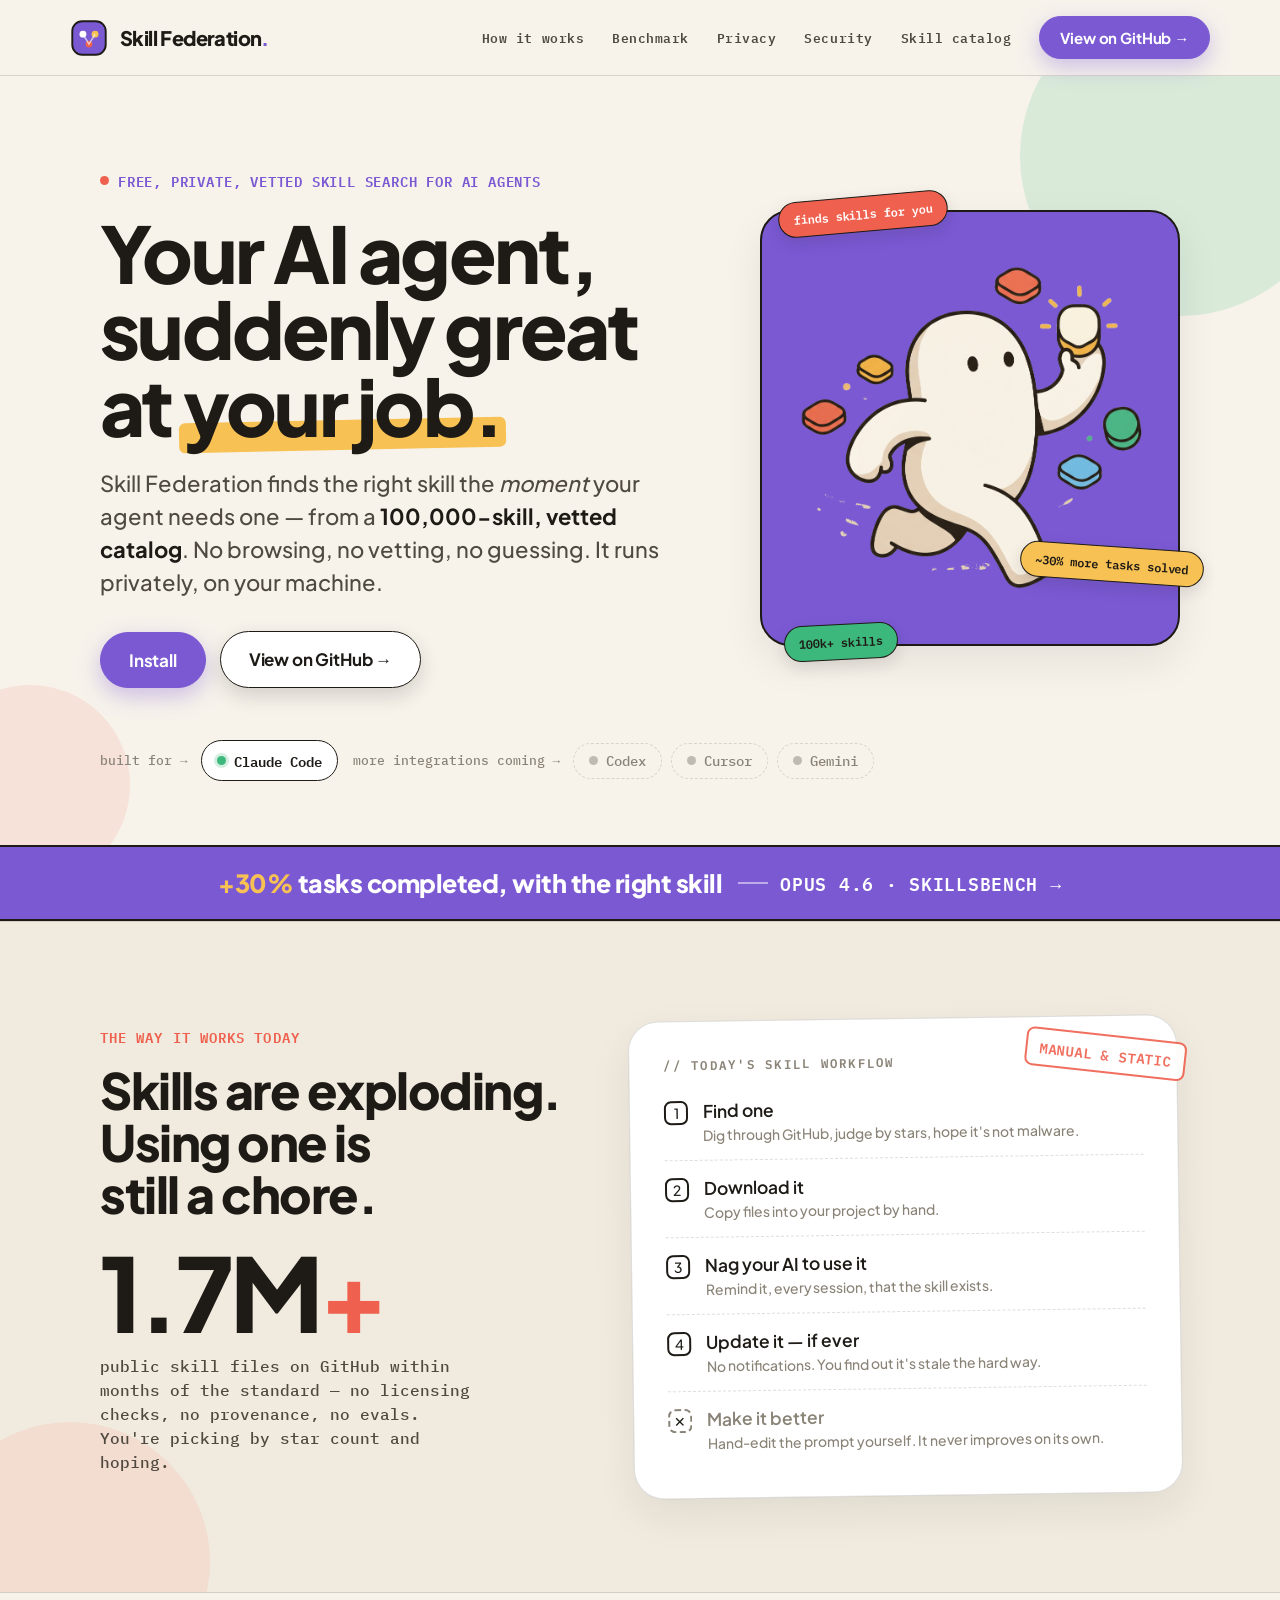
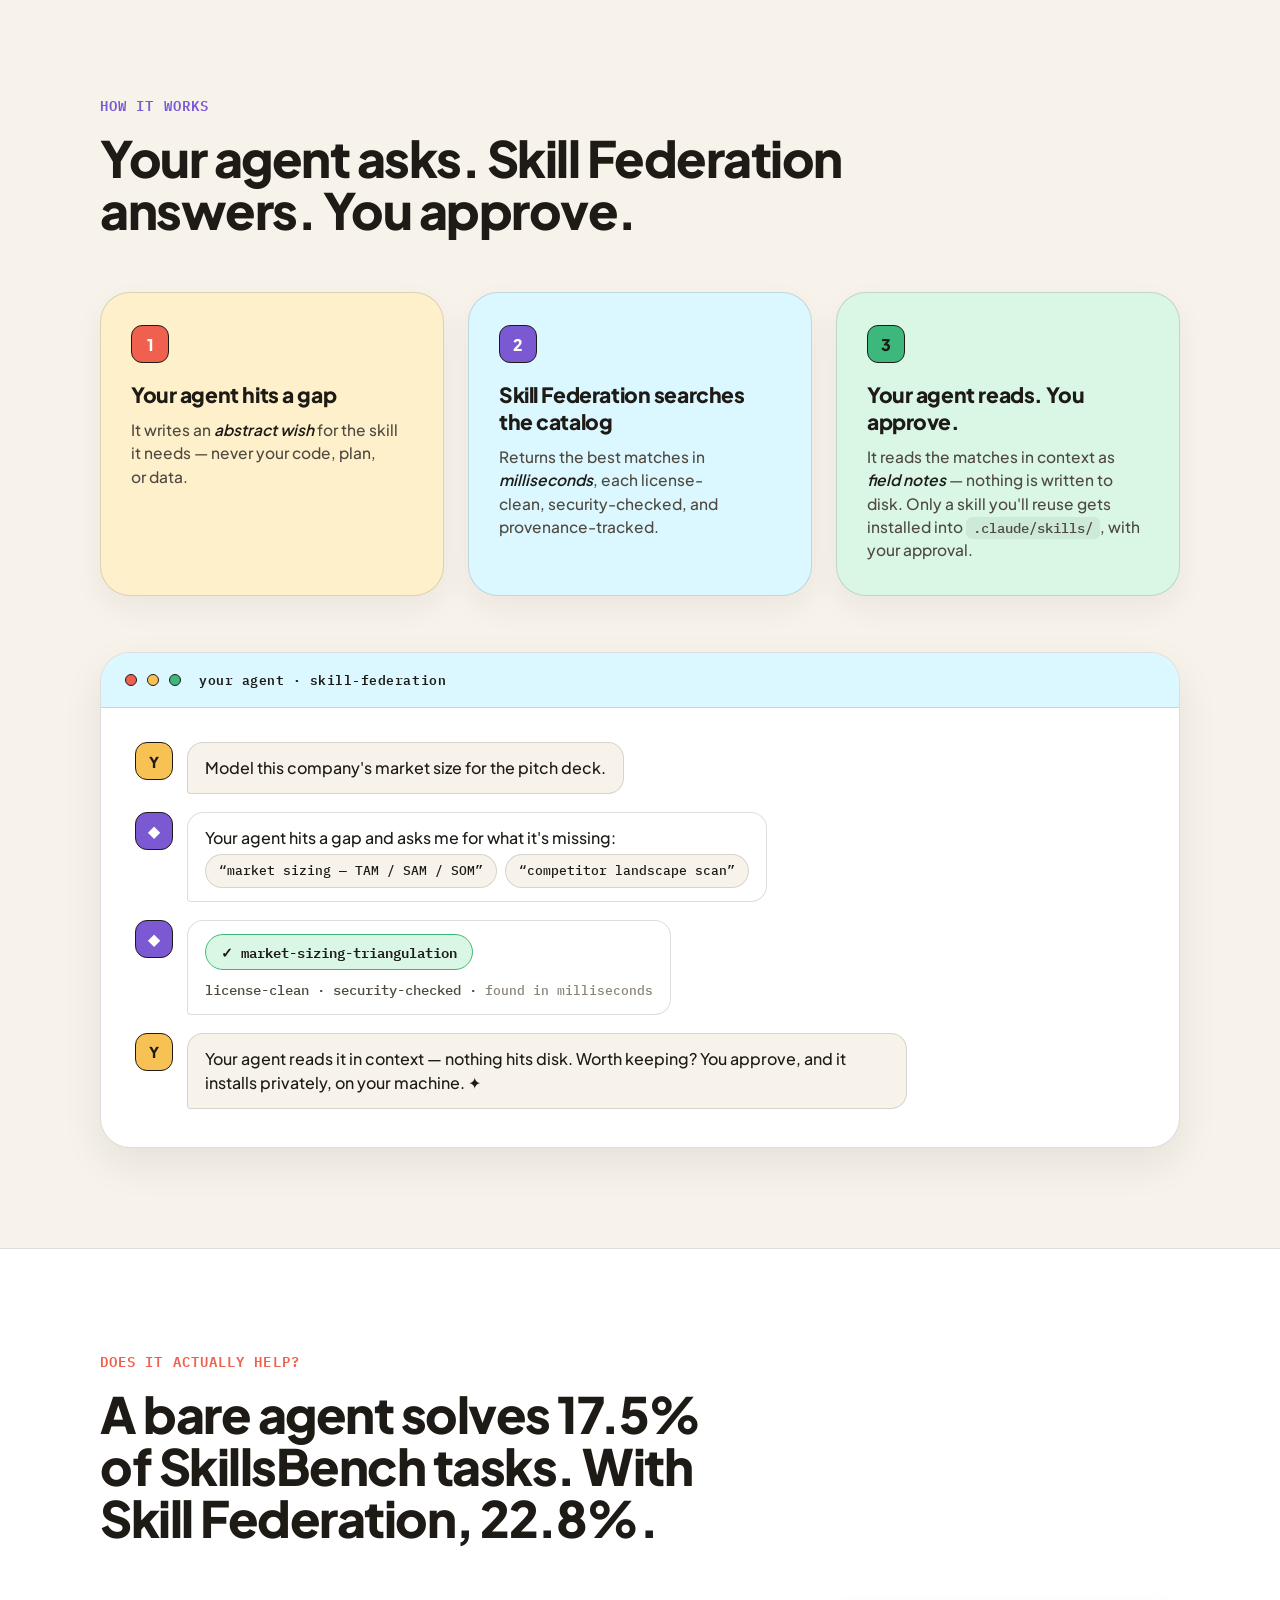
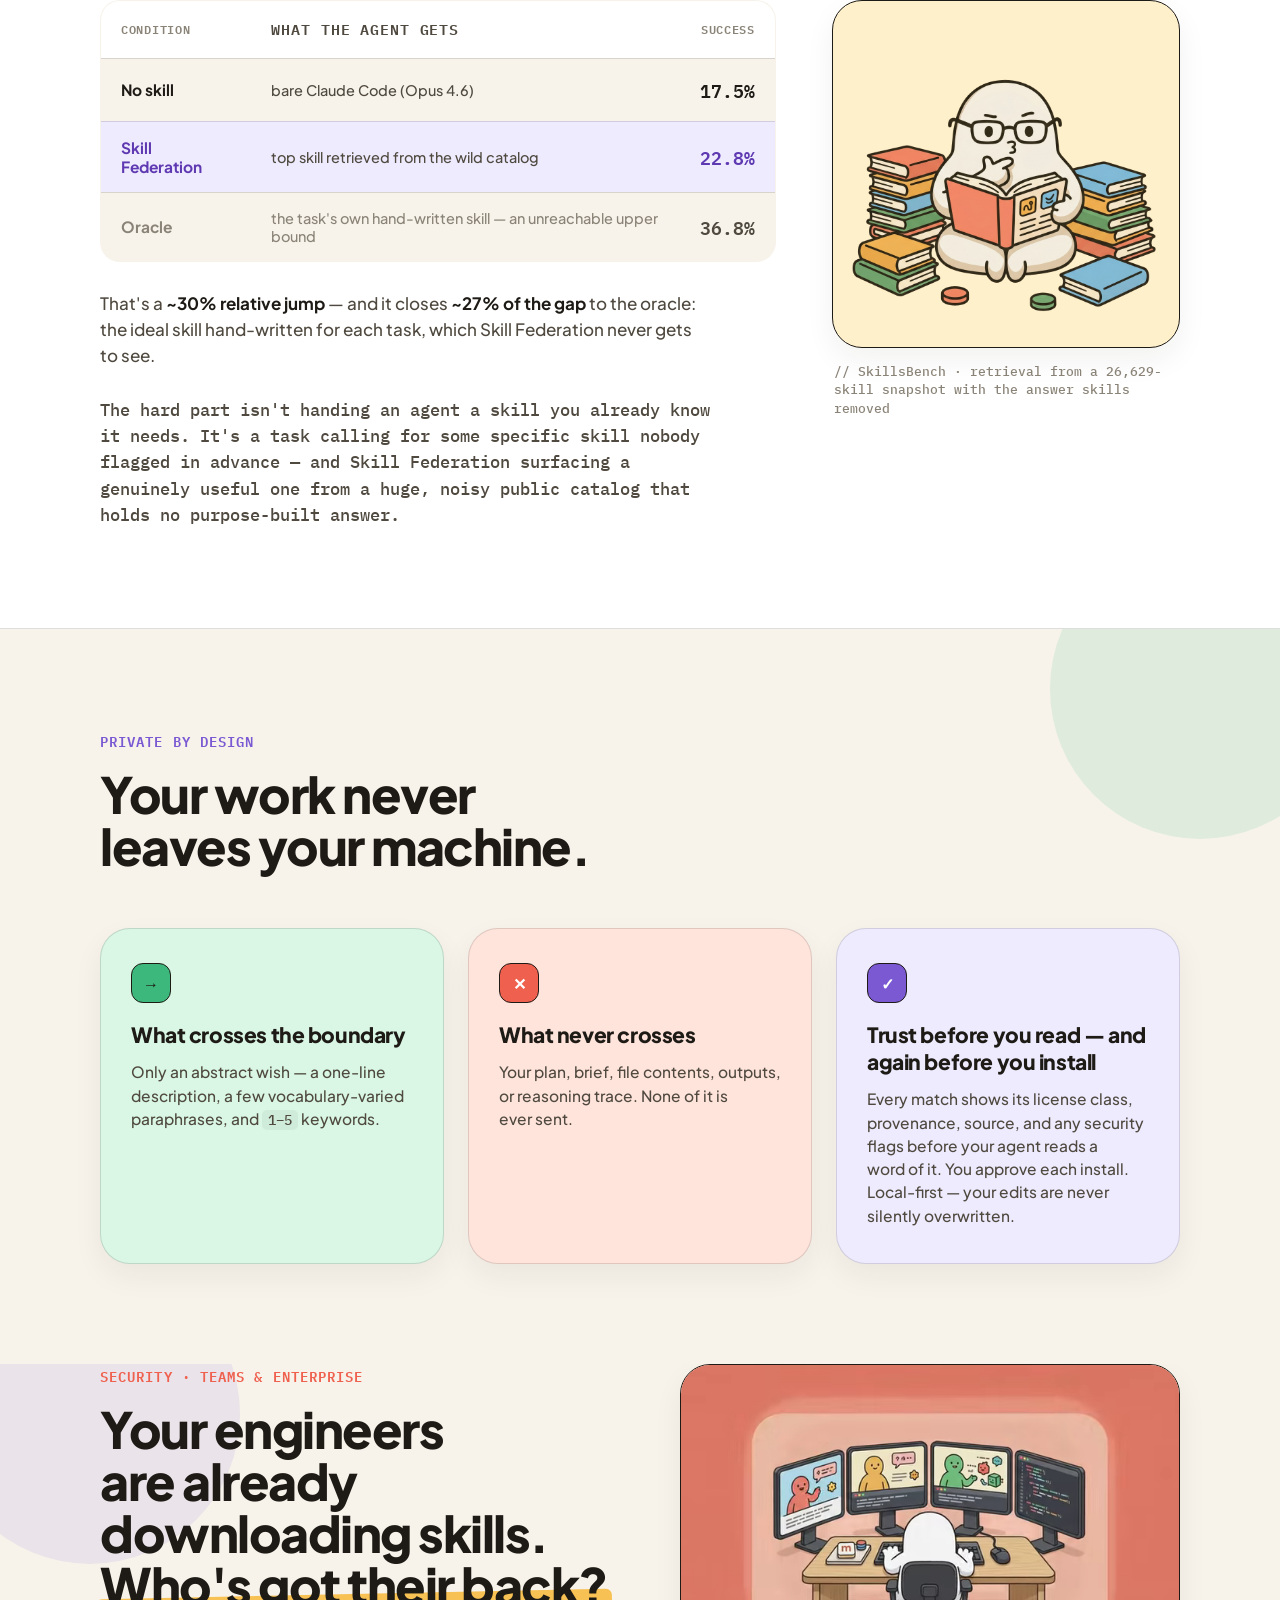
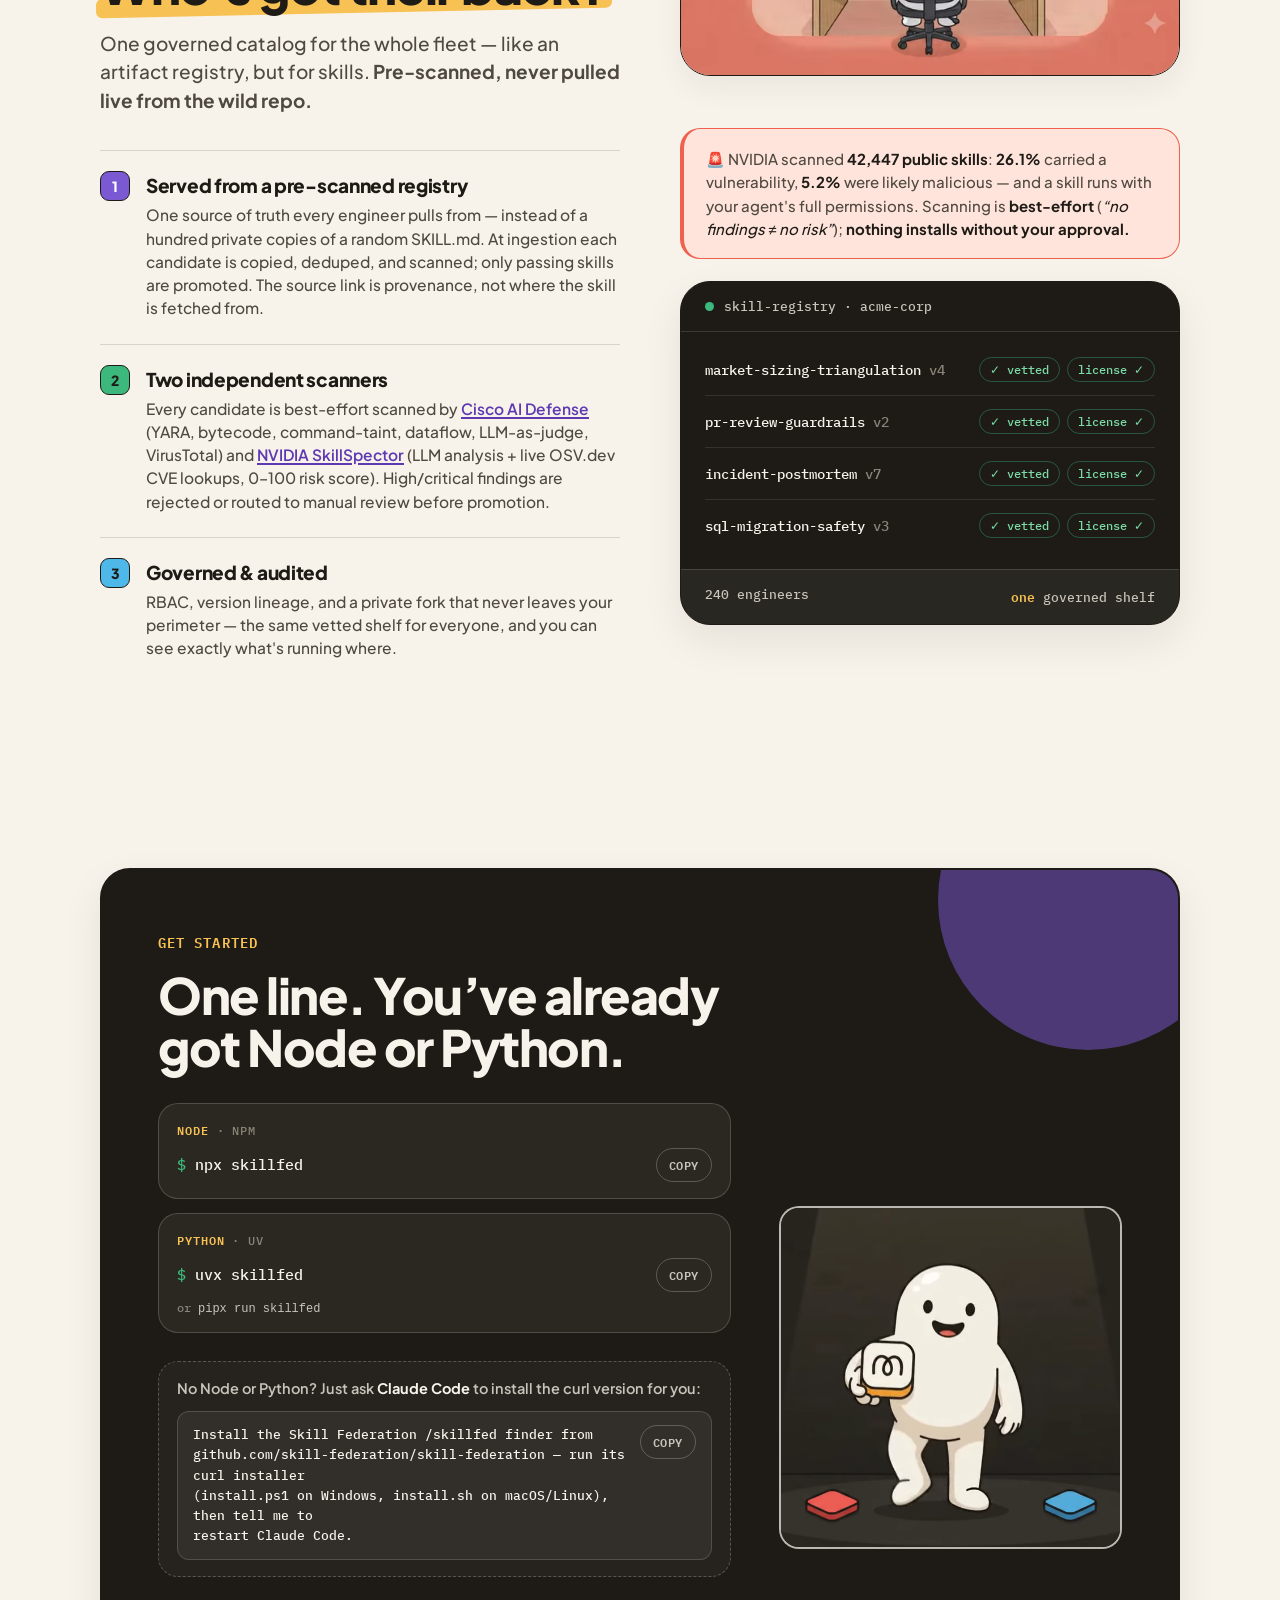
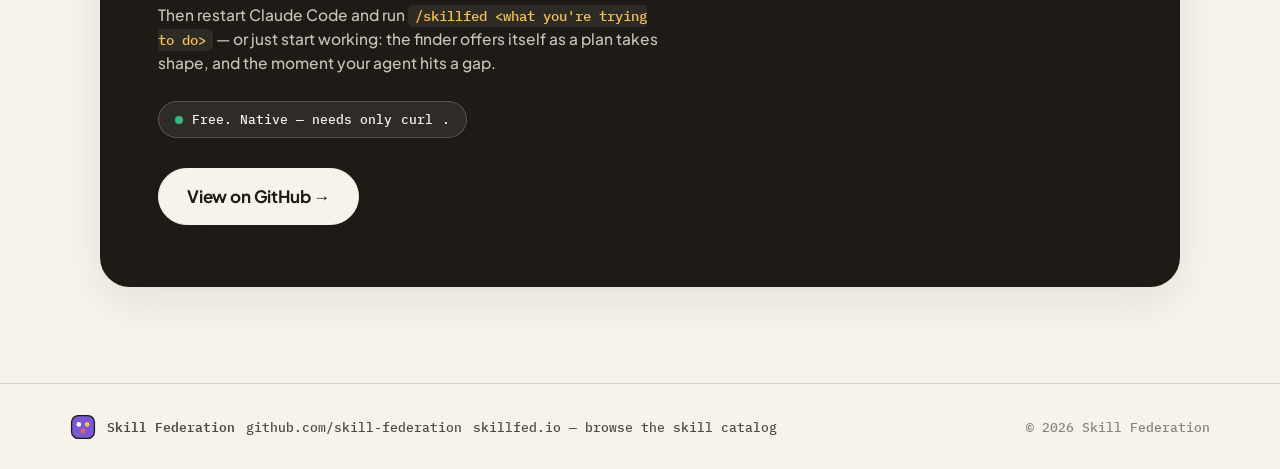
==== commit 5a9d5540: "Match the site copy to the read-first model The page described install as the destination: "You appr" ====
--- a/index.html
+++ b/index.html
@@ -133,8 +133,8 @@
       </div>
       <div class="step s3">
         <div class="sn">3</div>
-        <h3>You approve</h3>
-        <p>The skill installs into <code>.claude/skills/</code> and runs <i>privately, on your machine</i>.</p>
+        <h3>Your agent reads. You approve.</h3>
+        <p>It reads the matches in context as <i>field notes</i> — nothing is written to disk. Only a skill you'll reuse gets installed into <code>.claude/skills/</code>, with your approval.</p>
       </div>
     </div>
 
@@ -167,7 +167,7 @@
         </div>
         <div class="row">
           <div class="ava you">Y</div>
-          <div class="bubble you">You approve it → the skill runs privately, on your machine. ✦</div>
+          <div class="bubble you">Your agent reads it in context — nothing hits disk. Worth keeping? You approve, and it installs privately, on your machine. ✦</div>
         </div>
       </div>
     </div>
@@ -240,8 +240,8 @@
       </div>
       <div class="vcard c3">
         <span class="ic"></span>
-        <h3>Trust before install</h3>
-        <p>Every match shows its license class, provenance, source, and any security flags. You approve each install. Local-first — your edits are never silently overwritten.</p>
+        <h3>Trust before you read — and again before you install</h3>
+        <p>Every match shows its license class, provenance, source, and any security flags before your agent reads a word of it. You approve each install. Local-first — your edits are never silently overwritten.</p>
       </div>
     </div>
   </div>
@@ -352,7 +352,7 @@
               </div>
             </div>
           </div>
-          <p class="inst-then">Then restart Claude Code and run <code>/skillfed &lt;what you're trying to do&gt;</code> — or just approve a plan and the finder offers itself.</p>
+          <p class="inst-then">Then restart Claude Code and run <code>/skillfed &lt;what you're trying to do&gt;</code> — or just start working: the finder offers itself as a plan takes shape, and the moment your agent hits a gap.</p>
           <p class="inst-tagline"><span class="dot"></span>Free. Native — needs only <code style="font-family:var(--mono);">curl</code>.</p>
           <div class="inst-cta">
             <a class="btn cream" href="https://github.com/skill-federation/skill-federation" style="background:var(--paper);color:var(--ink);border-color:var(--paper);">View on GitHub →</a>
